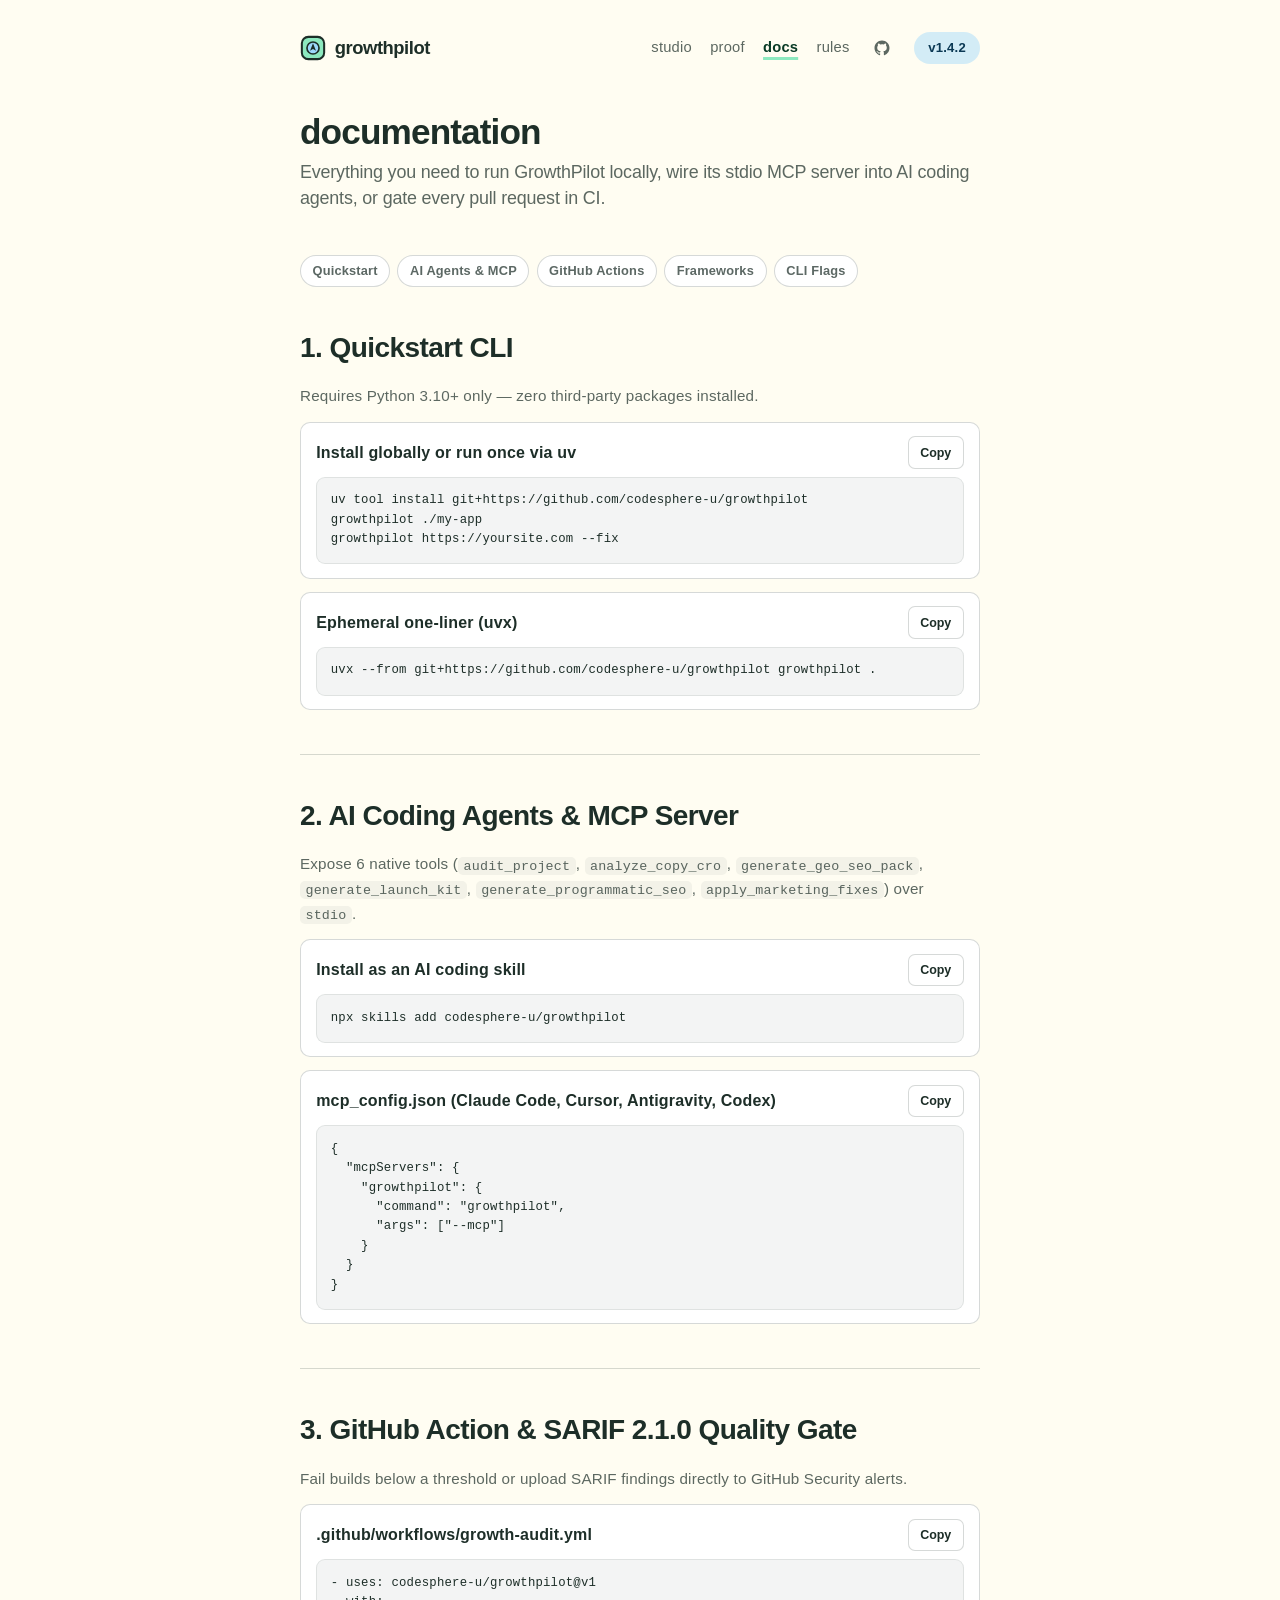
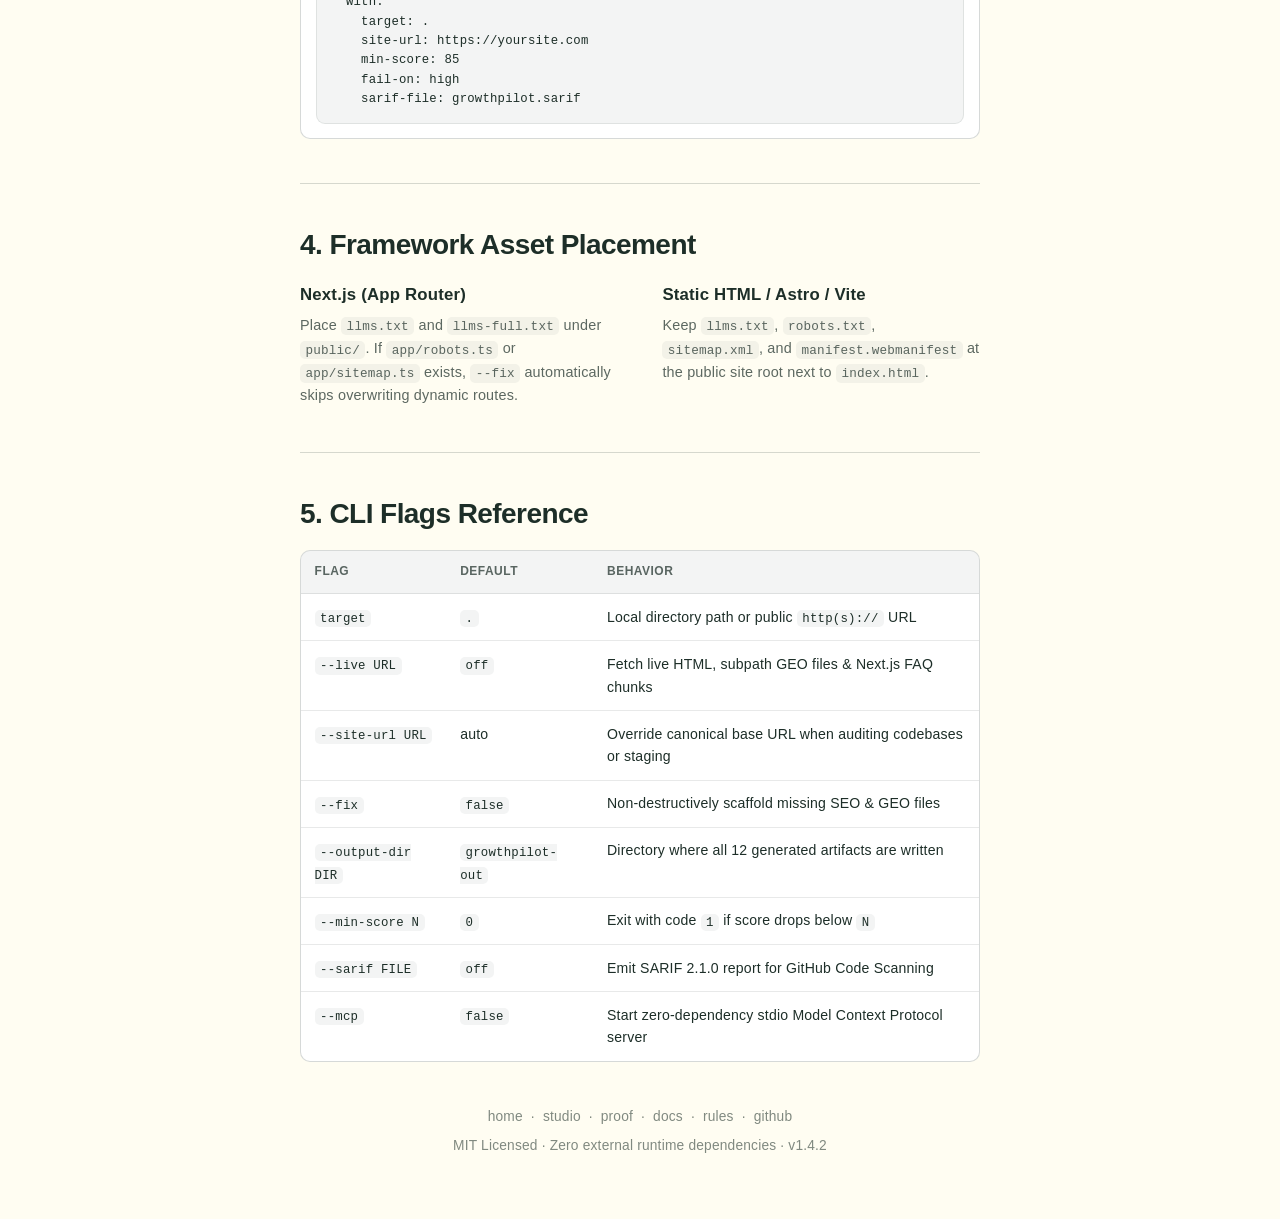
==== website/docs.html @ acdf0f04 "feat(website): split into multi-page editorial architecture with mint & sky palette (v1.4.2)" ====
<!doctype html>
<html lang="en">
  <head>
    <meta charset="utf-8" />
    <meta name="viewport" content="width=device-width, initial-scale=1.0" />
    <title>GrowthPilot — Documentation, CLI &amp; MCP Guide</title>
    <meta
      name="description"
      content="Install GrowthPilot via uv, Claude Code, Cursor or GitHub Actions. Complete CLI flags, MCP tool schemas, framework placement &amp; SARIF CI guide."
    />
    <meta name="robots" content="index, follow" />
    <meta name="theme-color" content="#fffdf2" />
    <link rel="canonical" href="https://codesphere-u.github.io/growthpilot/docs.html" />
    <link rel="icon" type="image/svg+xml" href="./favicon.svg" />
    <link rel="manifest" href="./manifest.webmanifest" />

    <meta property="og:type" content="website" />
    <meta property="og:url" content="https://codesphere-u.github.io/growthpilot/docs.html" />
    <meta property="og:title" content="GrowthPilot — Documentation, CLI &amp; MCP Guide" />
    <meta
      property="og:description"
      content="Quickstart installation, MCP server setup, GitHub Actions SARIF CI gates, framework asset guides, and full CLI flag reference."
    />
    <meta property="og:image" content="https://codesphere-u.github.io/growthpilot/og-image.svg" />
    <meta name="twitter:card" content="summary_large_image" />
    <meta name="twitter:title" content="GrowthPilot — Documentation, CLI &amp; MCP Guide" />
    <meta
      name="twitter:description"
      content="Run GrowthPilot locally, connect it via stdio MCP to coding agents, or gate every pull request in GitHub Actions."
    />
    <meta name="twitter:image" content="https://codesphere-u.github.io/growthpilot/og-image.svg" />

    <link rel="stylesheet" href="./styles.css" />
  </head>
  <body>
    <div class="page-col">
      <header class="site-header">
        <a class="brand-link" href="./" aria-label="GrowthPilot home">
          <svg width="26" height="26" viewBox="0 0 28 28" fill="none" aria-hidden="true">
            <rect x="2" y="2" width="24" height="24" rx="7" fill="#8ce9bf" stroke="#1d2e28" stroke-width="2.2" />
            <circle cx="14" cy="14" r="6.5" fill="#9dd8fb" stroke="#1d2e28" stroke-width="1.8" />
            <path d="M14 9L17.2 17L14 15.2L10.8 17L14 9Z" fill="#1d2e28" />
          </svg>
          <span>growthpilot</span>
        </a>

        <nav class="header-nav" aria-label="Primary navigation">
          <a href="./studio.html">studio</a>
          <a href="./proof.html">proof</a>
          <a class="active" href="./docs.html" aria-current="page">docs</a>
          <a href="./rules.html">rules</a>
          <a
            class="icon-link"
            href="https://github.com/codesphere-u/growthpilot"
            target="_blank"
            rel="noopener noreferrer"
            aria-label="GrowthPilot on GitHub"
          >
            <svg width="18" height="18" viewBox="0 0 24 24" fill="currentColor" aria-hidden="true">
              <path
                d="M12 2C6.477 2 2 6.484 2 12.017c0 4.425 2.865 8.18 6.839 9.504.5.092.682-.217.682-.483 0-.237-.008-.868-.013-1.703-2.782.605-3.369-1.343-3.369-1.343-.454-1.158-1.11-1.466-1.11-1.466-.908-.62.069-.608.069-.608 1.003.07 1.53 1.032 1.53 1.032.892 1.53 2.341 1.088 2.91.832.092-.647.35-1.088.636-1.338-2.22-.253-4.555-1.113-4.555-4.951 0-1.093.39-1.988 1.029-2.688-.103-.253-.446-1.272.098-2.65 0 0 .84-.27 2.75 1.026A9.564 9.564 0 0112 6.844c.85.004 1.705.115 2.504.337 1.909-1.296 2.747-1.027 2.747-1.027.546 1.379.202 2.398.1 2.651.64.7 1.028 1.595 1.028 2.688 0 3.848-2.339 4.695-4.566 4.943.359.309.678.92.678 1.855 0 1.338-.012 2.419-.012 2.747 0 .268.18.58.688.482A10.019 10.019 0 0022 12.017C22 6.484 17.522 2 12 2z"
              />
            </svg>
          </a>
          <a
            class="nav-pill"
            href="https://github.com/codesphere-u/growthpilot/releases"
            target="_blank"
            rel="noopener noreferrer"
          >
            v1.4.2
          </a>
        </nav>
      </header>

      <main>
        <section class="page-hero" aria-labelledby="docs-page-title">
          <h1 id="docs-page-title">documentation</h1>
          <p class="hero-sub">
            Everything you need to run GrowthPilot locally, wire its stdio MCP server into AI coding agents, or gate every pull request in CI.
          </p>
        </section>

        <nav class="docs-nav-pills" aria-label="Documentation sections">
          <a href="#quickstart">Quickstart</a>
          <a href="#agents">AI Agents &amp; MCP</a>
          <a href="#ci">GitHub Actions</a>
          <a href="#frameworks">Frameworks</a>
          <a href="#flags">CLI Flags</a>
        </nav>

        <section id="quickstart" class="doc-section" aria-labelledby="qs-title">
          <h2 id="qs-title" class="sec-title">1. Quickstart CLI</h2>
          <p class="sec-sub" style="margin-bottom: 0;">Requires Python 3.10+ only — zero third-party packages installed.</p>

          <div class="cmd-card">
            <div class="toolbar-between">
              <strong>Install globally or run once via uv</strong>
              <button
                type="button"
                class="action-mini"
                data-copy="uv tool install git+https://github.com/codesphere-u/growthpilot"
              >
                Copy
              </button>
            </div>
            <pre class="code-block">uv tool install git+https://github.com/codesphere-u/growthpilot
growthpilot ./my-app
growthpilot https://yoursite.com --fix</pre>
          </div>

          <div class="cmd-card">
            <div class="toolbar-between">
              <strong>Ephemeral one-liner (uvx)</strong>
              <button
                type="button"
                class="action-mini"
                data-copy="uvx --from git+https://github.com/codesphere-u/growthpilot growthpilot ."
              >
                Copy
              </button>
            </div>
            <pre class="code-block">uvx --from git+https://github.com/codesphere-u/growthpilot growthpilot .</pre>
          </div>
        </section>

        <hr class="hairline" />

        <section id="agents" class="doc-section" aria-labelledby="agents-title">
          <h2 id="agents-title" class="sec-title">2. AI Coding Agents &amp; MCP Server</h2>
          <p class="sec-sub" style="margin-bottom: 0;">
            Expose 6 native tools (<code>audit_project</code>, <code>analyze_copy_cro</code>, <code>generate_geo_seo_pack</code>, <code>generate_launch_kit</code>, <code>generate_programmatic_seo</code>, <code>apply_marketing_fixes</code>) over <code>stdio</code>.
          </p>

          <div class="cmd-card">
            <div class="toolbar-between">
              <strong>Install as an AI coding skill</strong>
              <button type="button" class="action-mini" data-copy="npx skills add codesphere-u/growthpilot">Copy</button>
            </div>
            <pre class="code-block">npx skills add codesphere-u/growthpilot</pre>
          </div>

          <div class="cmd-card">
            <div class="toolbar-between">
              <strong>mcp_config.json (Claude Code, Cursor, Antigravity, Codex)</strong>
              <button
                type="button"
                class="action-mini"
                data-copy='{"mcpServers":{"growthpilot":{"command":"growthpilot","args":["--mcp"]}}}'
              >
                Copy
              </button>
            </div>
            <pre class="code-block">{
  "mcpServers": {
    "growthpilot": {
      "command": "growthpilot",
      "args": ["--mcp"]
    }
  }
}</pre>
          </div>
        </section>

        <hr class="hairline" />

        <section id="ci" class="doc-section" aria-labelledby="ci-title">
          <h2 id="ci-title" class="sec-title">3. GitHub Action &amp; SARIF 2.1.0 Quality Gate</h2>
          <p class="sec-sub" style="margin-bottom: 0;">
            Fail builds below a threshold or upload SARIF findings directly to GitHub Security alerts.
          </p>

          <div class="cmd-card">
            <div class="toolbar-between">
              <strong>.github/workflows/growth-audit.yml</strong>
              <button
                type="button"
                class="action-mini"
                data-copy="uses: codesphere-u/growthpilot@v1&#10;with:&#10;  target: .&#10;  min-score: 85&#10;  sarif-file: growthpilot.sarif"
              >
                Copy
              </button>
            </div>
            <pre class="code-block">- uses: codesphere-u/growthpilot@v1
  with:
    target: .
    site-url: https://yoursite.com
    min-score: 85
    fail-on: high
    sarif-file: growthpilot.sarif</pre>
          </div>
        </section>

        <hr class="hairline" />

        <section id="frameworks" class="doc-section" aria-labelledby="fw-title">
          <h2 id="fw-title" class="sec-title">4. Framework Asset Placement</h2>
          <div class="editorial-grid">
            <div>
              <h3 style="margin: 0 0 0.35rem; font-size: 1.05rem;">Next.js (App Router)</h3>
              <p style="margin: 0; font-size: 0.9rem; color: var(--text-70);">
                Place <code>llms.txt</code> and <code>llms-full.txt</code> under <code>public/</code>. If <code>app/robots.ts</code> or <code>app/sitemap.ts</code> exists, <code>--fix</code> automatically skips overwriting dynamic routes.
              </p>
            </div>
            <div>
              <h3 style="margin: 0 0 0.35rem; font-size: 1.05rem;">Static HTML / Astro / Vite</h3>
              <p style="margin: 0; font-size: 0.9rem; color: var(--text-70);">
                Keep <code>llms.txt</code>, <code>robots.txt</code>, <code>sitemap.xml</code>, and <code>manifest.webmanifest</code> at the public site root next to <code>index.html</code>.
              </p>
            </div>
          </div>
        </section>

        <hr class="hairline" />

        <section id="flags" class="doc-section" aria-labelledby="flags-title">
          <h2 id="flags-title" class="sec-title">5. CLI Flags Reference</h2>
          <div class="table-scroll">
            <table>
              <thead>
                <tr>
                  <th>Flag</th>
                  <th>Default</th>
                  <th>Behavior</th>
                </tr>
              </thead>
              <tbody>
                <tr>
                  <td><code>target</code></td>
                  <td><code>.</code></td>
                  <td>Local directory path or public <code>http(s)://</code> URL</td>
                </tr>
                <tr>
                  <td><code>--live URL</code></td>
                  <td><code>off</code></td>
                  <td>Fetch live HTML, subpath GEO files &amp; Next.js FAQ chunks</td>
                </tr>
                <tr>
                  <td><code>--site-url URL</code></td>
                  <td>auto</td>
                  <td>Override canonical base URL when auditing codebases or staging</td>
                </tr>
                <tr>
                  <td><code>--fix</code></td>
                  <td><code>false</code></td>
                  <td>Non-destructively scaffold missing SEO &amp; GEO files</td>
                </tr>
                <tr>
                  <td><code>--output-dir DIR</code></td>
                  <td><code>growthpilot-out</code></td>
                  <td>Directory where all 12 generated artifacts are written</td>
                </tr>
                <tr>
                  <td><code>--min-score N</code></td>
                  <td><code>0</code></td>
                  <td>Exit with code <code>1</code> if score drops below <code>N</code></td>
                </tr>
                <tr>
                  <td><code>--sarif FILE</code></td>
                  <td><code>off</code></td>
                  <td>Emit SARIF 2.1.0 report for GitHub Code Scanning</td>
                </tr>
                <tr>
                  <td><code>--mcp</code></td>
                  <td><code>false</code></td>
                  <td>Start zero-dependency stdio Model Context Protocol server</td>
                </tr>
              </tbody>
            </table>
          </div>
        </section>
      </main>

      <footer class="site-footer">
        <div class="footer-links">
          <a href="./">home</a>
          <span>·</span>
          <a href="./studio.html">studio</a>
          <span>·</span>
          <a href="./proof.html">proof</a>
          <span>·</span>
          <a href="./docs.html">docs</a>
          <span>·</span>
          <a href="./rules.html">rules</a>
          <span>·</span>
          <a href="https://github.com/codesphere-u/growthpilot" target="_blank" rel="noopener noreferrer">github</a>
        </div>
        <div>MIT Licensed · Zero external runtime dependencies · v1.4.2</div>
      </footer>
    </div>

    <div class="toast" id="toast" role="status" aria-live="polite"></div>
    <script src="./app.js" defer></script>
  </body>
</html>
---- website/styles.css ----
/* GrowthPilot — Handy-Inspired Warm Editorial Light Theme (Mint Green & Sky Blue) */
:root {
  --bg: #fffdf2;
  --text: #1d2e28;
  --text-70: rgba(29, 46, 40, 0.72);
  --text-55: rgba(29, 46, 40, 0.56);
  --rule: rgba(29, 46, 40, 0.18);
  --rule-soft: rgba(29, 46, 40, 0.1);
  --tint-2: rgba(29, 46, 40, 0.025);
  --tint-5: rgba(29, 46, 40, 0.05);
  --tint-8: rgba(29, 46, 40, 0.09);

  --accent: #8ce9bf;
  --accent-hover: #72e0af;
  --accent-light: #d6f9e8;
  --accent-50: rgba(140, 233, 191, 0.45);
  --accent-dark: #093b26;

  --sky: #9dd8fb;
  --sky-hover: #7ecbf8;
  --sky-light: #e0f3fe;
  --sky-50: rgba(157, 216, 251, 0.45);
  --sky-dark: #0b3954;

  --pass-bg: rgba(16, 185, 129, 0.15);
  --pass-ink: #065f46;
  --warn-bg: rgba(14, 165, 233, 0.14);
  --warn-ink: #075985;
  --bad-bg: rgba(220, 38, 38, 0.11);
  --bad-ink: #991b1b;

  --white: #ffffff;
  --radius-xl: 14px;
  --radius-lg: 10px;
  --radius-md: 8px;

  --font-sans: -apple-system, BlinkMacSystemFont, "Segoe UI", Roboto, Oxygen, Ubuntu, Cantarell, sans-serif;
  --font-mono: ui-monospace, SFMono-Regular, Menlo, Monaco, Consolas, monospace;
}

*,
*::before,
*::after {
  box-sizing: border-box;
}

html {
  max-width: 100%;
  overflow-x: clip;
  scroll-behavior: smooth;
}

body {
  margin: 0;
  background: var(--bg);
  color: var(--text);
  font-family: var(--font-sans);
  font-size: 1rem;
  font-weight: 400;
  line-height: 1.62;
  letter-spacing: 0.012rem;
  -webkit-font-smoothing: antialiased;
  overflow-x: clip;
}

a {
  color: inherit;
  text-decoration: none;
}

button,
input,
select,
textarea {
  font: inherit;
  color: inherit;
}

code {
  font-family: var(--font-mono);
  font-size: 0.88em;
  background: var(--tint-5);
  padding: 0.1rem 0.34rem;
  border-radius: 5px;
}

:focus-visible {
  outline: 2px solid var(--sky-dark);
  outline-offset: 2px;
}

.page-col {
  width: min(680px, 100% - 2rem);
  margin-inline: auto;
  display: flex;
  flex-direction: column;
  gap: 2.75rem;
  padding-bottom: 4rem;
}

.page-col > main {
  display: flex;
  flex-direction: column;
  gap: 2.75rem;
  min-width: 0;
  width: 100%;
}

.page-col > main > * {
  min-width: 0;
  max-width: 100%;
}

.hairline {
  width: 100%;
  height: 1px;
  background: var(--rule);
  border: 0;
  margin: 0;
}

/* Header */
.site-header {
  width: 100%;
  display: flex;
  align-items: center;
  justify-content: space-between;
  gap: 1rem;
  padding-top: 2rem;
}

.brand-link {
  display: inline-flex;
  align-items: center;
  gap: 0.55rem;
  font-weight: 800;
  font-size: 1.15rem;
  letter-spacing: -0.025em;
  white-space: nowrap;
}

.brand-wordmark {
  display: inline-flex;
  align-items: center;
  gap: 0.45rem;
}

.header-nav {
  display: flex;
  align-items: center;
  gap: 1.15rem;
  font-size: 0.92rem;
  font-weight: 500;
  color: var(--text-70);
}

.header-nav a:not(.nav-pill):hover {
  color: var(--text);
}

.header-nav a.active {
  color: var(--accent-dark);
  font-weight: 700;
  text-decoration: underline;
  text-decoration-color: var(--accent);
  text-decoration-thickness: 2.5px;
  text-underline-offset: 5px;
}

.icon-link {
  display: inline-flex;
  align-items: center;
  justify-content: center;
  width: 28px;
  height: 28px;
  border-radius: 999px;
  color: var(--text-70);
}

.icon-link:hover {
  background: var(--sky-light);
  color: var(--sky-dark);
}

.nav-pill {
  background: var(--sky-50);
  color: var(--sky-dark);
  padding: 0.34rem 0.88rem;
  border-radius: 999px;
  font-size: 0.82rem;
  font-weight: 700;
  transition: background 0.15s ease;
  white-space: nowrap;
}

.nav-pill:hover {
  background: var(--sky);
}

/* Hero Duo & Subpage Hero */
.hero-duo {
  display: flex;
  align-items: center;
  gap: 1.85rem;
  padding-top: 0.45rem;
}

.mascot-wrap {
  flex: 0 0 136px;
  width: 136px;
  height: 136px;
}

.mascot-wrap svg {
  width: 100%;
  height: 100%;
  display: block;
}

.hero-copy {
  min-width: 0;
  flex: 1 1 auto;
}

.hero-copy h1 {
  margin: 0 0 0.45rem;
  font-size: 2.35rem;
  font-weight: 700;
  line-height: 1.14;
  letter-spacing: -0.025em;
  color: var(--text);
}

.hero-sub {
  margin: 0;
  font-size: 1.24rem;
  font-weight: 500;
  line-height: 1.42;
  letter-spacing: -0.01em;
  color: var(--text-70);
}

.page-hero {
  display: flex;
  flex-direction: column;
  gap: 0.45rem;
  padding-top: 0.25rem;
}

.page-hero h1 {
  margin: 0;
  font-size: 2.2rem;
  font-weight: 700;
  line-height: 1.16;
  letter-spacing: -0.025em;
  color: var(--text);
}

.page-hero .hero-sub {
  font-size: 1.12rem;
}

/* Split CTA + Floating White Popover */
.cta-area {
  position: relative;
  display: flex;
  flex-direction: column;
  align-items: center;
  gap: 0.72rem;
}

.split-btn-group {
  display: inline-flex;
  align-items: stretch;
  max-width: 100%;
  box-shadow: 0 4px 14px rgba(9, 59, 38, 0.08);
  border-radius: 11px;
}

.split-main {
  border: 1px solid rgba(9, 59, 38, 0.14);
  border-right: 0;
  background: var(--accent);
  color: var(--accent-dark);
  padding: 0.72rem 1.55rem;
  border-radius: 11px 0 0 11px;
  cursor: pointer;
  text-align: center;
  transition: background 0.15s ease;
}

.split-main:hover,
.split-caret:hover {
  background: var(--accent-hover);
}

.split-main strong {
  display: block;
  font-size: 1.04rem;
  font-weight: 700;
  line-height: 1.2;
}

.split-main span {
  display: block;
  font-size: 0.74rem;
  font-weight: 600;
  opacity: 0.78;
  margin-top: 0.16rem;
}

.split-caret {
  border: 1px solid rgba(9, 59, 38, 0.14);
  border-left: 1px solid rgba(9, 59, 38, 0.18);
  background: var(--accent);
  color: var(--accent-dark);
  padding: 0 0.92rem;
  border-radius: 0 11px 11px 0;
  cursor: pointer;
  display: inline-flex;
  align-items: center;
  transition: background 0.15s ease;
}

.cmd-caption {
  font-family: var(--font-mono);
  font-size: 0.77rem;
  color: var(--text-70);
  background: var(--tint-5);
  border: 1px solid var(--tint-8);
  padding: 0.36rem 0.75rem;
  border-radius: 8px;
  max-width: 100%;
  overflow-wrap: anywhere;
  text-align: center;
}

.cta-popover {
  display: none;
  position: absolute;
  top: calc(100% - 1.5rem);
  left: 50%;
  transform: translateX(-50%);
  width: min(340px, calc(100vw - 2rem));
  z-index: 30;
  background: var(--white);
  border: 1px solid var(--rule);
  border-radius: 12px;
  padding: 0.85rem;
  box-shadow: 0 12px 28px rgba(29, 46, 40, 0.12);
}

.cta-popover.open {
  display: block;
}

.pop-tabs {
  display: flex;
  gap: 0.35rem;
  border-bottom: 1px solid var(--rule-soft);
  padding-bottom: 0.5rem;
  margin-bottom: 0.7rem;
  flex-wrap: wrap;
}

.pop-tab {
  border: none;
  background: transparent;
  padding: 0.25rem 0.5rem;
  font-size: 0.78rem;
  font-weight: 600;
  color: var(--text-55);
  cursor: pointer;
  border-bottom: 2px solid transparent;
}

.pop-tab.active {
  color: var(--sky-dark);
  border-bottom-color: var(--sky-dark);
}

.pop-cmd {
  display: flex;
  align-items: center;
  justify-content: space-between;
  gap: 0.5rem;
  background: var(--tint-5);
  border: 1px solid var(--tint-8);
  border-radius: 8px;
  padding: 0.55rem 0.65rem;
  font-family: var(--font-mono);
  font-size: 0.76rem;
}

.pop-cmd code {
  overflow-wrap: anywhere;
  white-space: pre-wrap;
  background: transparent;
  padding: 0;
}

/* Homepage Product Preview Frame (Handy video-frame counterpart) */
.preview-frame {
  background: var(--white);
  border: 1px solid var(--rule);
  border-radius: var(--radius-xl);
  width: 100%;
  min-width: 0;
  overflow: hidden;
  box-shadow: 0 12px 32px rgba(29, 46, 40, 0.06);
}

.frame-bar {
  display: flex;
  flex-wrap: wrap;
  align-items: center;
  justify-content: space-between;
  gap: 0.65rem;
  padding: 0.68rem 0.95rem;
  background: rgba(29, 46, 40, 0.035);
  border-bottom: 1px solid var(--rule-soft);
}

.dots {
  display: inline-flex;
  gap: 6px;
}

.dots span {
  width: 10px;
  height: 10px;
  border-radius: 999px;
  background: rgba(29, 46, 40, 0.16);
}

.dots span:nth-child(1) { background: rgba(140, 233, 191, 0.9); }
.dots span:nth-child(2) { background: rgba(157, 216, 251, 0.95); }
.dots span:nth-child(3) { background: rgba(29, 46, 40, 0.22); }

.frame-tabs {
  display: flex;
  flex-wrap: wrap;
  gap: 0.35rem;
}

.frame-tab {
  border: 1px solid transparent;
  background: transparent;
  color: var(--text-70);
  padding: 0.32rem 0.68rem;
  border-radius: 8px;
  font-size: 0.8rem;
  font-weight: 600;
  cursor: pointer;
}

.frame-tab:hover {
  background: var(--tint-5);
}

.frame-tab.active {
  background: var(--sky-light);
  color: var(--sky-dark);
  border-color: rgba(11, 57, 84, 0.12);
}

.frame-open-link {
  font-size: 0.8rem;
  font-weight: 700;
  color: var(--accent-dark);
  background: var(--accent-light);
  padding: 0.28rem 0.68rem;
  border-radius: 999px;
  white-space: nowrap;
}

.frame-open-link:hover {
  background: var(--accent);
}

.preview-body {
  padding: 1rem 1.15rem;
}

.preview-foot {
  display: flex;
  flex-wrap: wrap;
  align-items: center;
  justify-content: space-between;
  gap: 0.5rem;
  padding: 0.65rem 1.15rem;
  background: var(--tint-2);
  border-top: 1px solid var(--rule-soft);
  font-size: 0.8rem;
  color: var(--text-70);
}

.preview-foot-links {
  display: inline-flex;
  align-items: center;
  gap: 0.85rem;
  font-weight: 600;
  color: var(--sky-dark);
}

.preview-foot-links a:hover {
  text-decoration: underline;
}

/* Studio Frame (studio.html) */
.studio-frame {
  background: var(--white);
  border: 1px solid var(--rule);
  border-radius: var(--radius-xl);
  width: 100%;
  min-width: 0;
  overflow: hidden;
  box-shadow: 0 12px 34px rgba(29, 46, 40, 0.06);
}

.studio-panel {
  display: none;
  padding: 1.2rem;
  min-width: 0;
}

.studio-panel.active {
  display: block;
}

.form-row-2 {
  display: grid;
  grid-template-columns: repeat(2, minmax(0, 1fr));
  gap: 0.75rem;
  margin-bottom: 0.85rem;
}

.field label {
  display: block;
  font-size: 0.75rem;
  font-weight: 600;
  color: var(--text-70);
  margin-bottom: 0.3rem;
}

.input,
.select,
.textarea {
  width: 100%;
  padding: 0.56rem 0.74rem;
  border-radius: 8px;
  border: 1px solid var(--rule);
  background: #fffefa;
  color: var(--text);
  font-size: 0.88rem;
}

.textarea {
  min-height: 88px;
  resize: vertical;
}

.preset-pills {
  display: flex;
  flex-wrap: wrap;
  gap: 0.4rem;
}

.chip-btn {
  border: 1px solid var(--rule);
  background: var(--bg);
  color: var(--text-70);
  padding: 0.28rem 0.65rem;
  border-radius: 999px;
  font-size: 0.76rem;
  font-weight: 600;
  cursor: pointer;
}

.chip-btn:hover {
  border-color: var(--sky-dark);
  color: var(--text);
}

.chip-btn.active {
  background: var(--accent);
  border-color: rgba(9, 59, 38, 0.2);
  color: var(--accent-dark);
}

.score-row {
  display: grid;
  grid-template-columns: repeat(5, minmax(0, 1fr));
  gap: 0.55rem;
  margin: 0.9rem 0;
}

.score-cell {
  background: var(--tint-2);
  border: 1px solid var(--rule-soft);
  border-radius: 9px;
  padding: 0.55rem 0.65rem;
  text-align: center;
}

.score-cell small,
.score-cell span {
  display: block;
  font-size: 0.68rem;
  font-weight: 700;
  color: var(--text-55);
  text-transform: uppercase;
  margin-bottom: 0.15rem;
}

.score-cell strong {
  display: block;
  font-size: 1.06rem;
  font-weight: 700;
}

.diag-note {
  font-size: 0.84rem;
  color: var(--text-70);
  background: var(--sky-light);
  border: 1px solid rgba(11, 57, 84, 0.12);
  border-radius: 8px;
  padding: 0.55rem 0.75rem;
  margin: 0 0 0.85rem;
}

.rw-list {
  display: grid;
  gap: 0.55rem;
}

.rw-item {
  border-left: 3px solid var(--accent-hover);
  padding: 0.3rem 0 0.3rem 0.75rem;
}

.rw-item small,
.rw-item span {
  display: block;
  font-family: var(--font-mono);
  font-size: 0.7rem;
  font-weight: 700;
  color: var(--accent-dark);
}

.rw-item p {
  margin: 0.12rem 0 0;
  font-size: 0.86rem;
  color: var(--text-70);
}

.code-block {
  margin: 0;
  background: var(--tint-5);
  border: 1px solid var(--tint-8);
  border-radius: 9px;
  padding: 0.85rem;
  font-family: var(--font-mono);
  font-size: 0.77rem;
  line-height: 1.58;
  overflow-x: auto;
  max-width: 100%;
  width: 100%;
  min-width: 0;
  max-height: 310px;
  white-space: pre-wrap;
  word-break: break-word;
  color: var(--text);
}

.toolbar-between {
  display: flex;
  flex-wrap: wrap;
  justify-content: space-between;
  align-items: center;
  gap: 0.55rem;
}

.action-mini {
  border: 1px solid var(--rule);
  background: var(--white);
  color: var(--text);
  padding: 0.32rem 0.72rem;
  border-radius: 7px;
  font-size: 0.78rem;
  font-weight: 600;
  cursor: pointer;
}

.action-mini:hover {
  background: var(--sky-light);
  color: var(--sky-dark);
  border-color: var(--sky);
}

/* Open Editorial 2x2 Feature Grid */
.editorial-grid {
  display: grid;
  grid-template-columns: repeat(2, minmax(0, 1fr));
  gap: 2.2rem 2.8rem;
}

.editorial-grid h2 {
  margin: 0 0 0.45rem;
  font-size: 1.75rem;
  font-weight: 700;
  line-height: 1.24;
  letter-spacing: -0.02em;
}

.editorial-grid p {
  margin: 0;
  color: var(--text-70);
  font-size: 0.97rem;
}

/* Homepage Centered Ecosystem / Works Everywhere Block */
.ecosystem-section {
  display: flex;
  flex-direction: column;
  align-items: center;
  text-align: center;
  gap: 1rem;
}

.ecosystem-section h2 {
  margin: 0;
  font-size: 1.9rem;
  font-weight: 700;
  letter-spacing: -0.02em;
}

.ecosystem-sub {
  margin: 0;
  max-width: 520px;
  font-style: italic;
  font-size: 0.95rem;
  color: var(--text-70);
}

.eco-badges {
  display: flex;
  flex-wrap: wrap;
  justify-content: center;
  gap: 1.15rem;
  margin: 0.35rem 0;
}

.eco-item {
  display: flex;
  flex-direction: column;
  align-items: center;
  gap: 0.35rem;
  font-size: 0.78rem;
  font-weight: 600;
  color: var(--text-70);
}

.eco-circle {
  width: 54px;
  height: 54px;
  border-radius: 999px;
  display: flex;
  align-items: center;
  justify-content: center;
  border: 2px solid var(--text);
  background: var(--sky-light);
  color: var(--sky-dark);
  transition: transform 0.15s ease, background 0.15s ease;
}

.eco-item:nth-child(even) .eco-circle {
  background: var(--accent-light);
  color: var(--accent-dark);
}

.eco-item:hover .eco-circle {
  transform: translateY(-2px);
}

.inline-cta-links {
  margin: 0;
  font-size: 0.94rem;
  color: var(--text-70);
}

.inline-cta-links a {
  font-weight: 700;
  color: var(--sky-dark);
  text-decoration: underline;
  text-decoration-color: var(--sky);
  text-underline-offset: 3px;
}

/* Section Headers */
.sec-title {
  margin: 0 0 0.35rem;
  font-size: 1.75rem;
  font-weight: 700;
  line-height: 1.24;
  letter-spacing: -0.02em;
}

.sec-sub {
  margin: 0 0 1.15rem;
  color: var(--text-70);
  font-size: 0.95rem;
}

/* Pillar Grid & Docs Cards (Subpages) */
.pillar-grid {
  display: grid;
  grid-template-columns: repeat(3, minmax(0, 1fr));
  gap: 0.75rem;
}

.pillar-card {
  background: var(--white);
  border: 1px solid var(--rule);
  border-radius: var(--radius-lg);
  padding: 0.85rem 0.95rem;
}

.pillar-card strong {
  display: block;
  font-size: 0.88rem;
}

.pillar-card span {
  display: inline-block;
  margin-top: 0.2rem;
  font-family: var(--font-mono);
  font-size: 0.75rem;
  font-weight: 700;
  color: var(--sky-dark);
  background: var(--sky-light);
  padding: 0.1rem 0.45rem;
  border-radius: 999px;
}

.docs-nav-pills {
  display: flex;
  flex-wrap: wrap;
  gap: 0.45rem;
}

.docs-nav-pills a {
  border: 1px solid var(--rule);
  background: var(--white);
  color: var(--text-70);
  padding: 0.3rem 0.72rem;
  border-radius: 999px;
  font-size: 0.8rem;
  font-weight: 600;
}

.docs-nav-pills a:hover {
  background: var(--accent-light);
  color: var(--accent-dark);
  border-color: var(--accent);
}

.doc-section {
  display: flex;
  flex-direction: column;
  gap: 0.8rem;
}

.cmd-card {
  background: var(--white);
  border: 1px solid var(--rule);
  border-radius: var(--radius-lg);
  padding: 0.85rem 0.95rem;
  display: flex;
  flex-direction: column;
  gap: 0.5rem;
}

/* Case Study & Tables */
.flat-list {
  list-style: none;
  padding: 0;
  margin: 0.95rem 0 0;
  border-top: 1px solid var(--rule-soft);
}

.flat-list li {
  display: flex;
  align-items: flex-start;
  gap: 0.65rem;
  padding: 0.72rem 0;
  border-bottom: 1px solid var(--rule-soft);
  font-size: 0.92rem;
  color: var(--text-70);
}

.pill {
  display: inline-flex;
  align-items: center;
  flex-shrink: 0;
  white-space: nowrap;
  padding: 0.16rem 0.56rem;
  border-radius: 999px;
  font-family: var(--font-mono);
  font-size: 0.68rem;
  font-weight: 700;
  background: var(--tint-5);
  color: var(--text-70);
}

.pill-good { background: var(--pass-bg); color: var(--pass-ink); }
.pill-warn { background: var(--warn-bg); color: var(--warn-ink); }
.pill-bad { background: var(--bad-bg); color: var(--bad-ink); }
.pill-mint,
.pill-pink { background: var(--accent-light); color: var(--accent-dark); }
.pill-sky { background: var(--sky-light); color: var(--sky-dark); }

.rules-filter {
  display: grid;
  grid-template-columns: 2fr 1fr;
  gap: 0.65rem;
  margin-bottom: 0.9rem;
}

.table-scroll {
  width: 100%;
  max-width: 100%;
  min-width: 0;
  overflow-x: auto;
  -webkit-overflow-scrolling: touch;
  border: 1px solid var(--rule);
  border-radius: var(--radius-lg);
  background: var(--white);
}

table {
  width: 100%;
  border-collapse: collapse;
  font-size: 0.88rem;
}

th,
td {
  padding: 0.72rem 0.85rem;
  text-align: left;
  border-bottom: 1px solid var(--rule-soft);
  vertical-align: top;
}

thead th {
  background: var(--tint-5);
  font-size: 0.75rem;
  font-weight: 700;
  text-transform: uppercase;
  letter-spacing: 0.04em;
  color: var(--text-70);
}

tbody tr:last-child td {
  border-bottom: 0;
}

.col-gp {
  background: rgba(140, 233, 191, 0.18);
}

/* FAQ Accordion */
.faq-stack {
  border-top: 1px solid var(--rule-soft);
}

details.faq-item {
  border-bottom: 1px solid var(--rule-soft);
  padding: 0.92rem 0;
}

details.faq-item summary {
  cursor: pointer;
  list-style: none;
  font-weight: 600;
  font-size: 0.98rem;
  display: flex;
  justify-content: space-between;
  align-items: center;
  gap: 1rem;
}

details.faq-item summary::after {
  content: "+";
  font-family: var(--font-mono);
  color: var(--sky-dark);
  font-weight: 700;
}

details.faq-item[open] summary::after {
  content: "−";
}

details.faq-item p {
  margin: 0.55rem 0 0;
  font-size: 0.93rem;
  color: var(--text-70);
}

/* Footer */
.site-footer {
  text-align: center;
  display: flex;
  flex-direction: column;
  align-items: center;
  gap: 0.45rem;
  font-size: 0.86rem;
  color: var(--text-55);
}

.footer-links {
  display: flex;
  flex-wrap: wrap;
  justify-content: center;
  gap: 0.5rem;
}

.footer-links a:hover {
  color: var(--text);
  text-decoration: underline;
}

/* Toast */
.toast {
  position: fixed;
  left: 50%;
  bottom: 1.25rem;
  transform: translate(-50%, 10px);
  z-index: 50;
  background: var(--text);
  color: var(--bg);
  padding: 0.52rem 1rem;
  border-radius: 999px;
  font-size: 0.84rem;
  font-weight: 600;
  opacity: 0;
  pointer-events: none;
  transition: opacity 0.2s ease, transform 0.2s ease;
}

.toast.visible,
.toast.show {
  opacity: 1;
  transform: translate(-50%, 0);
}

@media (max-width: 640px) {
  .page-col {
    width: calc(100% - 1.5rem);
    gap: 2rem;
  }

  .page-col > main {
    gap: 2rem;
  }

  .site-header {
    padding-top: 1.35rem;
    flex-wrap: wrap;
  }

  .header-nav {
    gap: 0.72rem;
    font-size: 0.84rem;
    flex-wrap: wrap;
  }

  .hero-duo {
    flex-direction: column;
    align-items: flex-start;
    gap: 1rem;
  }

  .mascot-wrap {
    flex: 0 0 96px;
    width: 96px;
    height: 96px;
  }

  .hero-copy h1,
  .page-hero h1 {
    font-size: 1.82rem;
  }

  .hero-sub {
    font-size: 1.04rem;
  }

  .editorial-grid,
  .form-row-2,
  .rules-filter,
  .pillar-grid {
    grid-template-columns: 1fr;
    gap: 1rem;
  }

  .score-row {
    grid-template-columns: repeat(2, minmax(0, 1fr));
  }
}
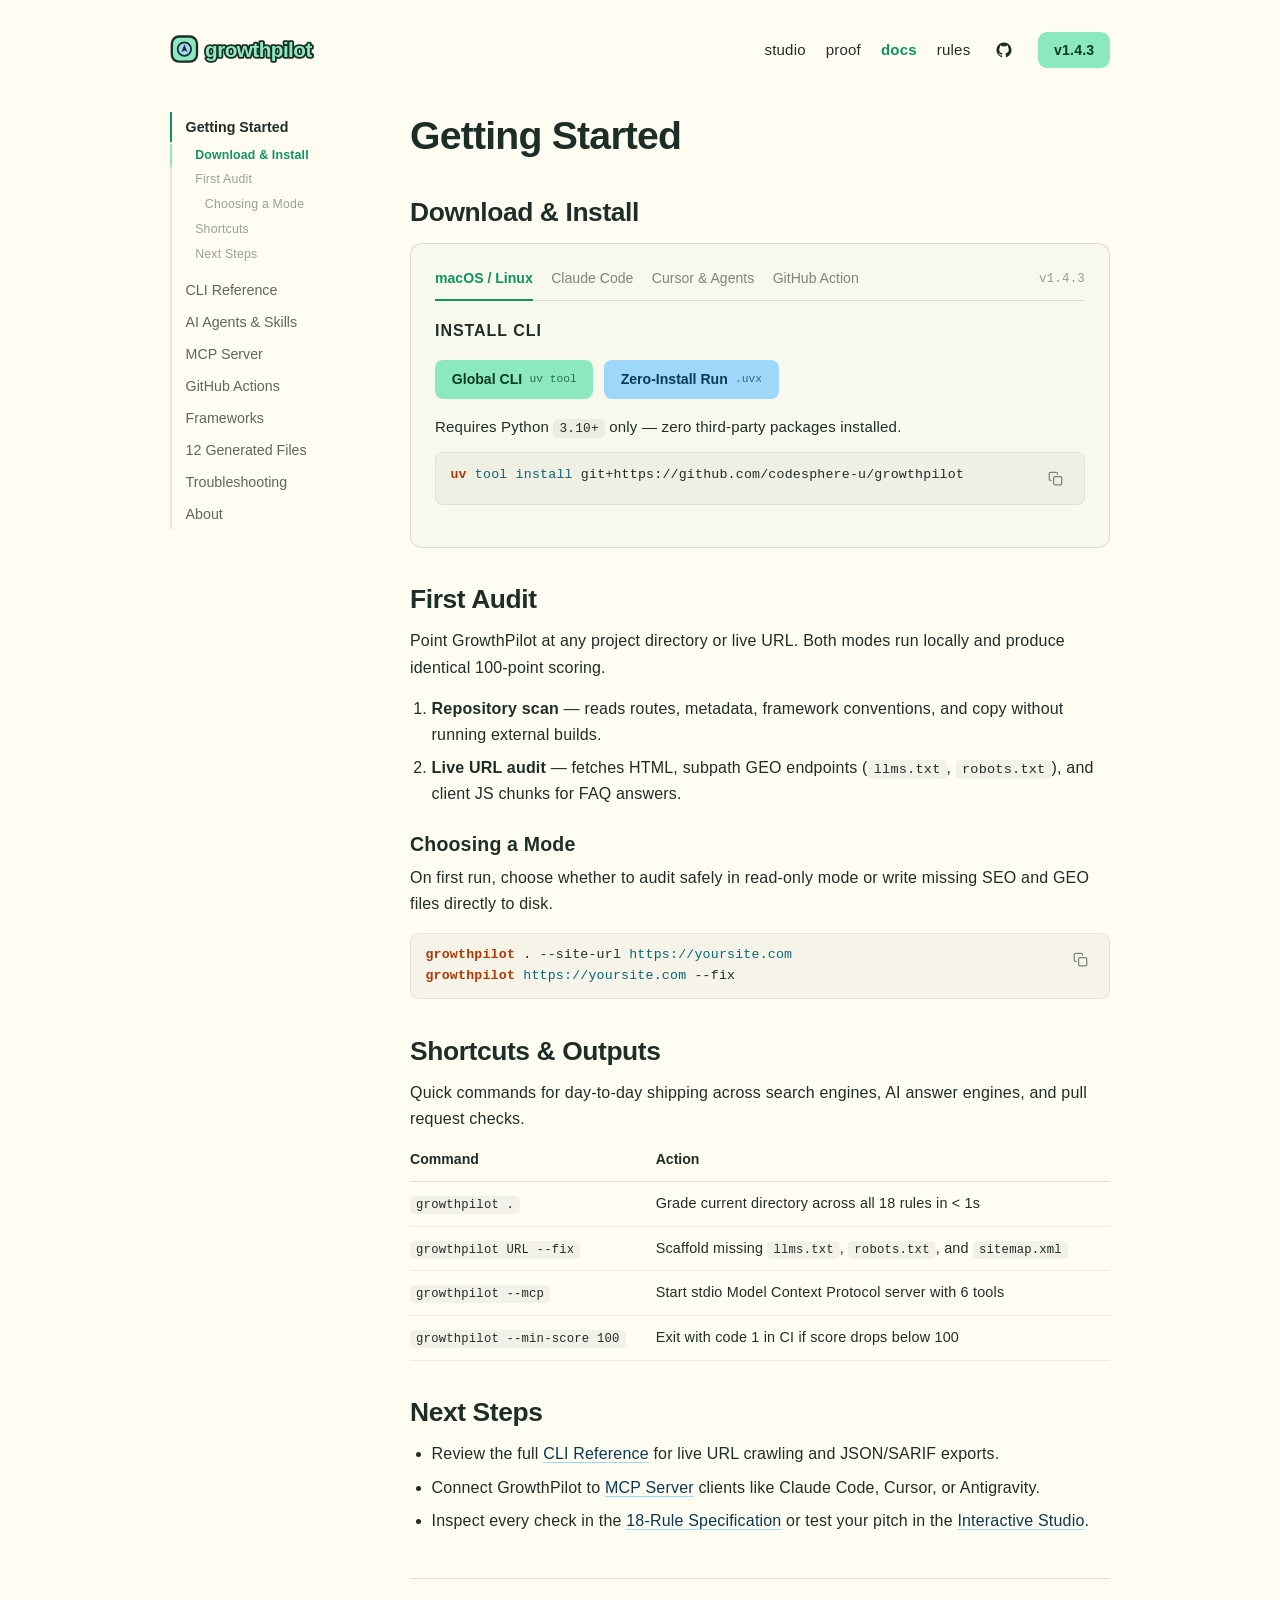
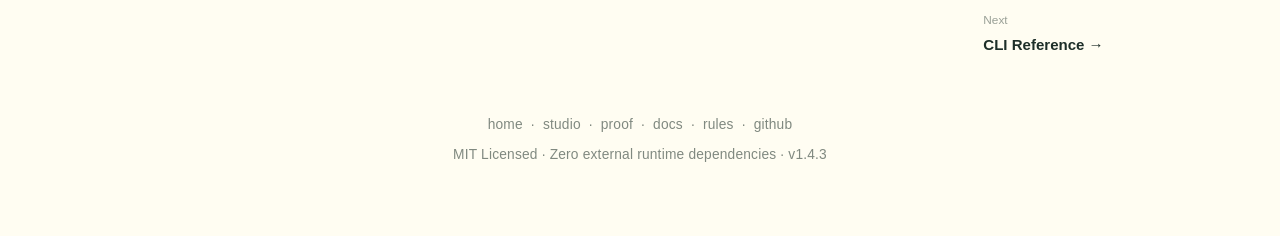
==== commit acf3cef4: "Redesign docs and subpages after handy.computer architecture (v1.4.3)" ====
--- a/website/docs.html
+++ b/website/docs.html
@@ -33,15 +33,29 @@
     <link rel="stylesheet" href="./styles.css" />
   </head>
   <body>
-    <div class="page-col">
+    <div class="page-col page-col-docs">
       <header class="site-header">
         <a class="brand-link" href="./" aria-label="GrowthPilot home">
-          <svg width="26" height="26" viewBox="0 0 28 28" fill="none" aria-hidden="true">
-            <rect x="2" y="2" width="24" height="24" rx="7" fill="#8ce9bf" stroke="#1d2e28" stroke-width="2.2" />
-            <circle cx="14" cy="14" r="6.5" fill="#9dd8fb" stroke="#1d2e28" stroke-width="1.8" />
-            <path d="M14 9L17.2 17L14 15.2L10.8 17L14 9Z" fill="#1d2e28" />
+          <svg class="brand-wordmark-svg" viewBox="0 0 212 40" fill="none" role="img" aria-label="growthpilot">
+            <rect x="2" y="5" width="28" height="28" rx="8" fill="#8ce9bf" stroke="#1d2e28" stroke-width="2.6" />
+            <circle cx="16" cy="19" r="7.5" fill="#9dd8fb" stroke="#1d2e28" stroke-width="2" />
+            <path d="M16 13.5L19.4 22.5L16 20.4L12.6 22.5L16 13.5Z" fill="#1d2e28" />
+            <text
+              x="39"
+              y="28"
+              font-family="-apple-system, BlinkMacSystemFont, 'Segoe UI', Roboto, sans-serif"
+              font-size="23"
+              font-weight="800"
+              letter-spacing="-0.6"
+              fill="#8ce9bf"
+              stroke="#1d2e28"
+              stroke-width="4"
+              stroke-linejoin="round"
+              paint-order="stroke fill"
+            >
+              growthpilot
+            </text>
           </svg>
-          <span>growthpilot</span>
         </a>
 
         <nav class="header-nav" aria-label="Primary navigation">
@@ -68,207 +82,607 @@
             target="_blank"
             rel="noopener noreferrer"
           >
-            v1.4.2
+            v1.4.3
           </a>
         </nav>
       </header>
 
       <main>
-        <section class="page-hero" aria-labelledby="docs-page-title">
-          <h1 id="docs-page-title">documentation</h1>
-          <p class="hero-sub">
-            Everything you need to run GrowthPilot locally, wire its stdio MCP server into AI coding agents, or gate every pull request in CI.
-          </p>
-        </section>
-
-        <nav class="docs-nav-pills" aria-label="Documentation sections">
-          <a href="#quickstart">Quickstart</a>
-          <a href="#agents">AI Agents &amp; MCP</a>
-          <a href="#ci">GitHub Actions</a>
-          <a href="#frameworks">Frameworks</a>
-          <a href="#flags">CLI Flags</a>
-        </nav>
-
-        <section id="quickstart" class="doc-section" aria-labelledby="qs-title">
-          <h2 id="qs-title" class="sec-title">1. Quickstart CLI</h2>
-          <p class="sec-sub" style="margin-bottom: 0;">Requires Python 3.10+ only — zero third-party packages installed.</p>
-
-          <div class="cmd-card">
-            <div class="toolbar-between">
-              <strong>Install globally or run once via uv</strong>
-              <button
-                type="button"
-                class="action-mini"
-                data-copy="uv tool install git+https://github.com/codesphere-u/growthpilot"
-              >
-                Copy
-              </button>
-            </div>
-            <pre class="code-block">uv tool install git+https://github.com/codesphere-u/growthpilot
-growthpilot ./my-app
-growthpilot https://yoursite.com --fix</pre>
-          </div>
-
-          <div class="cmd-card">
-            <div class="toolbar-between">
-              <strong>Ephemeral one-liner (uvx)</strong>
-              <button
-                type="button"
-                class="action-mini"
-                data-copy="uvx --from git+https://github.com/codesphere-u/growthpilot growthpilot ."
-              >
-                Copy
-              </button>
-            </div>
-            <pre class="code-block">uvx --from git+https://github.com/codesphere-u/growthpilot growthpilot .</pre>
-          </div>
-        </section>
-
-        <hr class="hairline" />
-
-        <section id="agents" class="doc-section" aria-labelledby="agents-title">
-          <h2 id="agents-title" class="sec-title">2. AI Coding Agents &amp; MCP Server</h2>
-          <p class="sec-sub" style="margin-bottom: 0;">
-            Expose 6 native tools (<code>audit_project</code>, <code>analyze_copy_cro</code>, <code>generate_geo_seo_pack</code>, <code>generate_launch_kit</code>, <code>generate_programmatic_seo</code>, <code>apply_marketing_fixes</code>) over <code>stdio</code>.
-          </p>
-
-          <div class="cmd-card">
-            <div class="toolbar-between">
-              <strong>Install as an AI coding skill</strong>
-              <button type="button" class="action-mini" data-copy="npx skills add codesphere-u/growthpilot">Copy</button>
-            </div>
-            <pre class="code-block">npx skills add codesphere-u/growthpilot</pre>
-          </div>
-
-          <div class="cmd-card">
-            <div class="toolbar-between">
-              <strong>mcp_config.json (Claude Code, Cursor, Antigravity, Codex)</strong>
-              <button
-                type="button"
-                class="action-mini"
-                data-copy='{"mcpServers":{"growthpilot":{"command":"growthpilot","args":["--mcp"]}}}'
-              >
-                Copy
-              </button>
-            </div>
-            <pre class="code-block">{
-  "mcpServers": {
-    "growthpilot": {
-      "command": "growthpilot",
-      "args": ["--mcp"]
+        <div class="docs-mobile-nav" aria-label="Documentation chapters mobile switcher">
+          <button type="button" class="docs-mobile-chip active" data-doc-target="getting-started">Getting Started</button>
+          <button type="button" class="docs-mobile-chip" data-doc-target="cli">CLI Reference</button>
+          <button type="button" class="docs-mobile-chip" data-doc-target="agents">AI Agents</button>
+          <button type="button" class="docs-mobile-chip" data-doc-target="mcp">MCP Server</button>
+          <button type="button" class="docs-mobile-chip" data-doc-target="ci">GitHub CI</button>
+          <button type="button" class="docs-mobile-chip" data-doc-target="frameworks">Frameworks</button>
+          <button type="button" class="docs-mobile-chip" data-doc-target="artifacts">12 Files</button>
+          <button type="button" class="docs-mobile-chip" data-doc-target="troubleshooting">Troubleshooting</button>
+          <button type="button" class="docs-mobile-chip" data-doc-target="about">About</button>
+        </div>
+
+        <div class="docs-layout">
+          <aside class="docs-sidebar" aria-label="Documentation navigation">
+            <nav>
+              <ul class="docs-rail">
+                <li class="doc-nav-item">
+                  <button type="button" class="doc-nav-link active" data-doc-target="getting-started">Getting Started</button>
+                  <ul class="doc-subrail open" data-subrail="getting-started">
+                    <li><a class="doc-sub-link active" href="#quickstart" data-doc-anchor="getting-started">Download &amp; Install</a></li>
+                    <li><a class="doc-sub-link" href="#first-audit" data-doc-anchor="getting-started">First Audit</a></li>
+                    <li><a class="doc-sub-link sub-h3" href="#choosing-mode" data-doc-anchor="getting-started">Choosing a Mode</a></li>
+                    <li><a class="doc-sub-link" href="#shortcuts" data-doc-anchor="getting-started">Shortcuts</a></li>
+                    <li><a class="doc-sub-link" href="#next-steps" data-doc-anchor="getting-started">Next Steps</a></li>
+                  </ul>
+                </li>
+
+                <li class="doc-nav-item">
+                  <button type="button" class="doc-nav-link" data-doc-target="cli">CLI Reference</button>
+                  <ul class="doc-subrail" data-subrail="cli">
+                    <li><a class="doc-sub-link" href="#cli-targets" data-doc-anchor="cli">1. Target &amp; Live URLs</a></li>
+                    <li><a class="doc-sub-link" href="#cli-gates" data-doc-anchor="cli">2. Quality Gates</a></li>
+                    <li><a class="doc-sub-link" href="#flags" data-doc-anchor="cli">3. All CLI Flags</a></li>
+                  </ul>
+                </li>
+
+                <li class="doc-nav-item">
+                  <button type="button" class="doc-nav-link" data-doc-target="agents">AI Agents &amp; Skills</button>
+                  <ul class="doc-subrail" data-subrail="agents">
+                    <li><a class="doc-sub-link" href="#agents-install" data-doc-anchor="agents">1. Install via npx skills</a></li>
+                    <li><a class="doc-sub-link" href="#agents-claude" data-doc-anchor="agents">2. Claude Code Plugin</a></li>
+                    <li><a class="doc-sub-link" href="#agents-cursor" data-doc-anchor="agents">3. Cursor &amp; Antigravity</a></li>
+                  </ul>
+                </li>
+
+                <li class="doc-nav-item">
+                  <button type="button" class="doc-nav-link" data-doc-target="mcp">MCP Server</button>
+                  <ul class="doc-subrail" data-subrail="mcp">
+                    <li><a class="doc-sub-link" href="#mcp-config" data-doc-anchor="mcp">1. stdio Config</a></li>
+                    <li><a class="doc-sub-link" href="#mcp-tools" data-doc-anchor="mcp">2. 6 Native Tools</a></li>
+                    <li><a class="doc-sub-link" href="#mcp-payloads" data-doc-anchor="mcp">3. Tool Arguments</a></li>
+                  </ul>
+                </li>
+
+                <li class="doc-nav-item">
+                  <button type="button" class="doc-nav-link" data-doc-target="ci">GitHub Actions</button>
+                  <ul class="doc-subrail" data-subrail="ci">
+                    <li><a class="doc-sub-link" href="#ci-workflow" data-doc-anchor="ci">1. PR Quality Gate</a></li>
+                    <li><a class="doc-sub-link" href="#ci-sarif" data-doc-anchor="ci">2. SARIF 2.1.0 Alerts</a></li>
+                    <li><a class="doc-sub-link" href="#ci-inputs" data-doc-anchor="ci">3. Action Inputs</a></li>
+                  </ul>
+                </li>
+
+                <li class="doc-nav-item">
+                  <button type="button" class="doc-nav-link" data-doc-target="frameworks">Frameworks</button>
+                  <ul class="doc-subrail" data-subrail="frameworks">
+                    <li><a class="doc-sub-link" href="#fw-nextjs" data-doc-anchor="frameworks">Next.js App Router</a></li>
+                    <li><a class="doc-sub-link" href="#fw-static" data-doc-anchor="frameworks">Static HTML &amp; Astro</a></li>
+                    <li><a class="doc-sub-link" href="#fw-backend" data-doc-anchor="frameworks">Python &amp; Node APIs</a></li>
+                  </ul>
+                </li>
+
+                <li class="doc-nav-item">
+                  <button type="button" class="doc-nav-link" data-doc-target="artifacts">12 Generated Files</button>
+                  <ul class="doc-subrail" data-subrail="artifacts">
+                    <li><a class="doc-sub-link" href="#art-geo" data-doc-anchor="artifacts">Discovery &amp; GEO</a></li>
+                    <li><a class="doc-sub-link" href="#art-schema" data-doc-anchor="artifacts">Schema &amp; Social</a></li>
+                    <li><a class="doc-sub-link" href="#art-reports" data-doc-anchor="artifacts">Playbooks &amp; Reports</a></li>
+                  </ul>
+                </li>
+
+                <li class="doc-nav-item">
+                  <button type="button" class="doc-nav-link" data-doc-target="troubleshooting">Troubleshooting</button>
+                  <ul class="doc-subrail" data-subrail="troubleshooting">
+                    <li><a class="doc-sub-link" href="#ts-subpath" data-doc-anchor="troubleshooting">Subpath GitHub Pages</a></li>
+                    <li><a class="doc-sub-link" href="#ts-faq" data-doc-anchor="troubleshooting">Next.js Client FAQs</a></li>
+                    <li><a class="doc-sub-link" href="#ts-slop" data-doc-anchor="troubleshooting">Slop Word Flags</a></li>
+                  </ul>
+                </li>
+
+                <li class="doc-nav-item">
+                  <button type="button" class="doc-nav-link" data-doc-target="about">About</button>
+                  <ul class="doc-subrail" data-subrail="about">
+                    <li><a class="doc-sub-link" href="#about-story" data-doc-anchor="about">Origin Story</a></li>
+                    <li><a class="doc-sub-link" href="#about-goals" data-doc-anchor="about">Project Goals</a></li>
+                    <li><a class="doc-sub-link" href="#about-hood" data-doc-anchor="about">Under the Hood</a></li>
+                  </ul>
+                </li>
+              </ul>
+            </nav>
+          </aside>
+
+          <article class="doc-content">
+            <h1 id="doc-chapter-title">Getting Started</h1>
+
+            <!-- Chapter 1: Getting Started -->
+            <section class="doc-chapter" data-chapter="getting-started">
+              <h2 id="quickstart">Download &amp; Install</h2>
+
+              <div class="handy-card" id="install-widget">
+                <div class="handy-tabs-bar">
+                  <div class="handy-tabs" role="tablist" aria-label="Install method">
+                    <button type="button" class="handy-tab active" role="tab" aria-selected="true" data-installtab="uv">macOS / Linux</button>
+                    <button type="button" class="handy-tab" role="tab" aria-selected="false" data-installtab="claude">Claude Code</button>
+                    <button type="button" class="handy-tab" role="tab" aria-selected="false" data-installtab="cursor">Cursor &amp; Agents</button>
+                    <button type="button" class="handy-tab" role="tab" aria-selected="false" data-installtab="ci">GitHub Action</button>
+                  </div>
+                  <span class="version-tag">v1.4.3</span>
+                </div>
+
+                <p class="eyebrow-label" id="install-eyebrow">Install CLI</p>
+                <div class="handy-btn-row" id="install-btn-row">
+                  <button
+                    type="button"
+                    class="handy-pill-btn"
+                    data-copy="uv tool install git+https://github.com/codesphere-u/growthpilot"
+                  >
+                    Global CLI <span>uv tool</span>
+                  </button>
+                  <button
+                    type="button"
+                    class="handy-pill-btn sky"
+                    data-copy="uvx --from git+https://github.com/codesphere-u/growthpilot growthpilot ."
+                  >
+                    Zero-Install Run <span>.uvx</span>
+                  </button>
+                </div>
+
+                <p id="install-helper" style="margin: 0 0 0.55rem; font-size: 0.94rem;">
+                  Requires Python <code>3.10+</code> only — zero third-party packages installed.
+                </p>
+
+                <div class="doc-codeblock">
+                  <pre id="install-cmd-pre"><span class="syn-cmd">uv</span> <span class="syn-arg">tool install</span> git+https://github.com/codesphere-u/growthpilot</pre>
+                  <button
+                    type="button"
+                    class="copy-icon-btn"
+                    id="install-copy-btn"
+                    data-copy="uv tool install git+https://github.com/codesphere-u/growthpilot"
+                    aria-label="Copy install command"
+                  >
+                    <svg width="15" height="15" viewBox="0 0 24 24" fill="none" stroke="currentColor" stroke-width="2" stroke-linecap="round" stroke-linejoin="round" aria-hidden="true">
+                      <rect x="9" y="9" width="13" height="13" rx="2" ry="2" />
+                      <path d="M5 15H4a2 2 0 0 1-2-2V4a2 2 0 0 1 2-2h9a2 2 0 0 1 2 2v1" />
+                    </svg>
+                  </button>
+                </div>
+              </div>
+
+              <h2 id="first-audit">First Audit</h2>
+              <p>Point GrowthPilot at any project directory or live URL. Both modes run locally and produce identical 100-point scoring.</p>
+
+              <ol>
+                <li><strong>Repository scan</strong> — reads routes, metadata, framework conventions, and copy without running external builds.</li>
+                <li><strong>Live URL audit</strong> — fetches HTML, subpath GEO endpoints (<code>llms.txt</code>, <code>robots.txt</code>), and client JS chunks for FAQ answers.</li>
+              </ol>
+
+              <h3 id="choosing-mode">Choosing a Mode</h3>
+              <p>On first run, choose whether to audit safely in read-only mode or write missing SEO and GEO files directly to disk.</p>
+
+              <div class="doc-codeblock">
+                <pre><span class="syn-cmd">growthpilot</span> . --site-url <span class="syn-arg">https://yoursite.com</span>
+<span class="syn-cmd">growthpilot</span> <span class="syn-arg">https://yoursite.com</span> --fix</pre>
+                <button
+                  type="button"
+                  class="copy-icon-btn"
+                  data-copy="growthpilot . --site-url https://yoursite.com&#10;growthpilot https://yoursite.com --fix"
+                  aria-label="Copy first audit commands"
+                >
+                  <svg width="15" height="15" viewBox="0 0 24 24" fill="none" stroke="currentColor" stroke-width="2" stroke-linecap="round" stroke-linejoin="round" aria-hidden="true">
+                    <rect x="9" y="9" width="13" height="13" rx="2" ry="2" />
+                    <path d="M5 15H4a2 2 0 0 1-2-2V4a2 2 0 0 1 2-2h9a2 2 0 0 1 2 2v1" />
+                  </svg>
+                </button>
+              </div>
+
+              <h2 id="shortcuts">Shortcuts &amp; Outputs</h2>
+              <p>Quick commands for day-to-day shipping across search engines, AI answer engines, and pull request checks.</p>
+
+              <div class="doc-table-wrap">
+                <table class="doc-table">
+                  <thead>
+                    <tr>
+                      <th>Command</th>
+                      <th>Action</th>
+                    </tr>
+                  </thead>
+                  <tbody>
+                    <tr>
+                      <td><code>growthpilot .</code></td>
+                      <td>Grade current directory across all 18 rules in &lt; 1s</td>
+                    </tr>
+                    <tr>
+                      <td><code>growthpilot URL --fix</code></td>
+                      <td>Scaffold missing <code>llms.txt</code>, <code>robots.txt</code>, and <code>sitemap.xml</code></td>
+                    </tr>
+                    <tr>
+                      <td><code>growthpilot --mcp</code></td>
+                      <td>Start stdio Model Context Protocol server with 6 tools</td>
+                    </tr>
+                    <tr>
+                      <td><code>growthpilot --min-score 100</code></td>
+                      <td>Exit with code 1 in CI if score drops below 100</td>
+                    </tr>
+                  </tbody>
+                </table>
+              </div>
+
+              <h2 id="next-steps">Next Steps</h2>
+              <ul>
+                <li>Review the full <a class="inline-link" href="#cli" data-doc-jump="cli">CLI Reference</a> for live URL crawling and JSON/SARIF exports.</li>
+                <li>Connect GrowthPilot to <a class="inline-link" href="#mcp" data-doc-jump="mcp">MCP Server</a> clients like Claude Code, Cursor, or Antigravity.</li>
+                <li>Inspect every check in the <a class="inline-link" href="./rules.html">18-Rule Specification</a> or test your pitch in the <a class="inline-link" href="./studio.html">Interactive Studio</a>.</li>
+              </ul>
+            </section>
+
+            <!-- Chapter 2: CLI Reference -->
+            <section class="doc-chapter" data-chapter="cli" hidden>
+              <h2 id="cli-targets">1. Target &amp; Live URLs</h2>
+              <p>
+                Pass either a filesystem directory (<code>.</code>, <code>./website</code>, <code>./apps/web</code>) or an <code>https://</code> URL.
+                When scanning a local repo alongside a production deployment, combine both flags with <code>--live</code>.
+              </p>
+
+              <div class="doc-codeblock">
+                <pre><span class="syn-cmd">growthpilot</span> <span class="syn-arg">./website</span> --live <span class="syn-arg">https://codesphere-u.github.io/growthpilot</span> --sarif growthpilot.sarif</pre>
+                <button
+                  type="button"
+                  class="copy-icon-btn"
+                  data-copy="growthpilot ./website --live https://codesphere-u.github.io/growthpilot --sarif growthpilot.sarif"
+                  aria-label="Copy live command"
+                >
+                  <svg width="15" height="15" viewBox="0 0 24 24" fill="none" stroke="currentColor" stroke-width="2" stroke-linecap="round" stroke-linejoin="round" aria-hidden="true">
+                    <rect x="9" y="9" width="13" height="13" rx="2" ry="2" />
+                    <path d="M5 15H4a2 2 0 0 1-2-2V4a2 2 0 0 1 2-2h9a2 2 0 0 1 2 2v1" />
+                  </svg>
+                </button>
+              </div>
+
+              <h2 id="cli-gates">2. Quality Gates</h2>
+              <p>
+                Use <code>--min-score N</code> or <code>--fail-on high</code> to block deploys when canonical tags, <code>llms.txt</code>, or social previews regress.
+                Passing <code>--fix</code> writes missing static files strictly without overwriting existing files or dynamic Next.js route generators.
+              </p>
+
+              <h2 id="flags">3. All CLI Flags</h2>
+              <div class="doc-table-wrap">
+                <table class="doc-table">
+                  <thead>
+                    <tr>
+                      <th>Flag</th>
+                      <th>Default</th>
+                      <th>Behavior</th>
+                    </tr>
+                  </thead>
+                  <tbody>
+                    <tr>
+                      <td><code>target</code></td>
+                      <td><code>.</code></td>
+                      <td>Local project directory or public <code>http(s)://</code> URL</td>
+                    </tr>
+                    <tr>
+                      <td><code>--live URL</code></td>
+                      <td><code>off</code></td>
+                      <td>Fetch live HTML, subpath GEO files &amp; Next.js FAQ chunks</td>
+                    </tr>
+                    <tr>
+                      <td><code>--site-url URL</code></td>
+                      <td>auto</td>
+                      <td>Override canonical base URL when auditing codebases or staging</td>
+                    </tr>
+                    <tr>
+                      <td><code>--fix</code></td>
+                      <td><code>false</code></td>
+                      <td>Non-destructively scaffold missing SEO &amp; GEO files</td>
+                    </tr>
+                    <tr>
+                      <td><code>--output-dir DIR</code></td>
+                      <td><code>growthpilot-out</code></td>
+                      <td>Directory where all 12 generated artifacts are written</td>
+                    </tr>
+                    <tr>
+                      <td><code>--min-score N</code></td>
+                      <td><code>0</code></td>
+                      <td>Exit with code <code>1</code> if score drops below <code>N</code></td>
+                    </tr>
+                    <tr>
+                      <td><code>--sarif FILE</code></td>
+                      <td><code>off</code></td>
+                      <td>Emit SARIF 2.1.0 report for GitHub Code Scanning</td>
+                    </tr>
+                    <tr>
+                      <td><code>--mcp</code></td>
+                      <td><code>false</code></td>
+                      <td>Start zero-dependency stdio Model Context Protocol server</td>
+                    </tr>
+                  </tbody>
+                </table>
+              </div>
+            </section>
+
+            <!-- Chapter 3: AI Agents & Skills -->
+            <section class="doc-chapter" data-chapter="agents" hidden>
+              <h2 id="agents-install">1. Install via npx skills</h2>
+              <p>
+                Add GrowthPilot as an agent skill across Claude Code, Codex, Cursor, Windsurf, and Antigravity in one command.
+              </p>
+
+              <div class="doc-codeblock">
+                <pre><span class="syn-cmd">npx</span> <span class="syn-arg">skills add</span> codesphere-u/growthpilot</pre>
+                <button
+                  type="button"
+                  class="copy-icon-btn"
+                  data-copy="npx skills add codesphere-u/growthpilot"
+                  aria-label="Copy npx skills command"
+                >
+                  <svg width="15" height="15" viewBox="0 0 24 24" fill="none" stroke="currentColor" stroke-width="2" stroke-linecap="round" stroke-linejoin="round" aria-hidden="true">
+                    <rect x="9" y="9" width="13" height="13" rx="2" ry="2" />
+                    <path d="M5 15H4a2 2 0 0 1-2-2V4a2 2 0 0 1 2-2h9a2 2 0 0 1 2 2v1" />
+                  </svg>
+                </button>
+              </div>
+
+              <h2 id="agents-claude">2. Claude Code Plugin</h2>
+              <p>
+                Install as a native plugin directly inside Claude Code using the repository marketplace manifest:
+              </p>
+              <div class="doc-codeblock">
+                <pre><span class="syn-cmd">/plugin</span> <span class="syn-arg">marketplace add</span> codesphere-u/growthpilot
+<span class="syn-cmd">/plugin</span> <span class="syn-arg">install</span> growthpilot@growthpilot-marketplace</pre>
+                <button
+                  type="button"
+                  class="copy-icon-btn"
+                  data-copy="/plugin marketplace add codesphere-u/growthpilot&#10;/plugin install growthpilot@growthpilot-marketplace"
+                  aria-label="Copy Claude Code plugin commands"
+                >
+                  <svg width="15" height="15" viewBox="0 0 24 24" fill="none" stroke="currentColor" stroke-width="2" stroke-linecap="round" stroke-linejoin="round" aria-hidden="true">
+                    <rect x="9" y="9" width="13" height="13" rx="2" ry="2" />
+                    <path d="M5 15H4a2 2 0 0 1-2-2V4a2 2 0 0 1 2-2h9a2 2 0 0 1 2 2v1" />
+                  </svg>
+                </button>
+              </div>
+
+              <h2 id="agents-cursor">3. Cursor &amp; Antigravity</h2>
+              <p>
+                The repository includes <code>SKILL.md</code> plus domain references (<code>seo-and-geo-playbook.md</code>, <code>mcp-and-ci-setup.md</code>) loaded progressively only when needed.
+              </p>
+            </section>
+
+            <!-- Chapter 4: MCP Server -->
+            <section class="doc-chapter" data-chapter="mcp" hidden>
+              <h2 id="mcp-config">1. stdio Config</h2>
+              <p>
+                Start GrowthPilot’s built-in stdio Model Context Protocol server with zero external dependencies using <code>growthpilot --mcp</code>.
+              </p>
+
+              <div class="doc-codeblock">
+                <pre>{
+  <span class="syn-cmd">"mcpServers"</span>: {
+    <span class="syn-arg">"growthpilot"</span>: {
+      <span class="syn-str">"command"</span>: <span class="syn-str">"growthpilot"</span>,
+      <span class="syn-str">"args"</span>: [<span class="syn-arg">"--mcp"</span>]
     }
   }
 }</pre>
-          </div>
-        </section>
-
-        <hr class="hairline" />
-
-        <section id="ci" class="doc-section" aria-labelledby="ci-title">
-          <h2 id="ci-title" class="sec-title">3. GitHub Action &amp; SARIF 2.1.0 Quality Gate</h2>
-          <p class="sec-sub" style="margin-bottom: 0;">
-            Fail builds below a threshold or upload SARIF findings directly to GitHub Security alerts.
-          </p>
-
-          <div class="cmd-card">
-            <div class="toolbar-between">
-              <strong>.github/workflows/growth-audit.yml</strong>
-              <button
-                type="button"
-                class="action-mini"
-                data-copy="uses: codesphere-u/growthpilot@v1&#10;with:&#10;  target: .&#10;  min-score: 85&#10;  sarif-file: growthpilot.sarif"
-              >
-                Copy
+                <button
+                  type="button"
+                  class="copy-icon-btn"
+                  data-copy='{"mcpServers":{"growthpilot":{"command":"growthpilot","args":["--mcp"]}}}'
+                  aria-label="Copy MCP JSON config"
+                >
+                  <svg width="15" height="15" viewBox="0 0 24 24" fill="none" stroke="currentColor" stroke-width="2" stroke-linecap="round" stroke-linejoin="round" aria-hidden="true">
+                    <rect x="9" y="9" width="13" height="13" rx="2" ry="2" />
+                    <path d="M5 15H4a2 2 0 0 1-2-2V4a2 2 0 0 1 2-2h9a2 2 0 0 1 2 2v1" />
+                  </svg>
+                </button>
+              </div>
+
+              <h2 id="mcp-tools">2. 6 Native Tools</h2>
+              <div class="doc-table-wrap">
+                <table class="doc-table">
+                  <thead>
+                    <tr>
+                      <th>Tool Name</th>
+                      <th>Purpose</th>
+                    </tr>
+                  </thead>
+                  <tbody>
+                    <tr>
+                      <td><code>audit_project</code></td>
+                      <td>Scan directory or live URL across all 18 deterministic rules</td>
+                    </tr>
+                    <tr>
+                      <td><code>analyze_copy_cro</code></td>
+                      <td>Score hero headlines, active CTA verbs, proof figures, and slop words</td>
+                    </tr>
+                    <tr>
+                      <td><code>generate_geo_seo_pack</code></td>
+                      <td>Build <code>llms.txt</code>, <code>llms-full.txt</code>, <code>robots.txt</code>, and JSON-LD</td>
+                    </tr>
+                    <tr>
+                      <td><code>generate_launch_kit</code></td>
+                      <td>Draft tailored Product Hunt, X/LinkedIn, and Hacker News launch posts</td>
+                    </tr>
+                    <tr>
+                      <td><code>generate_programmatic_seo</code></td>
+                      <td>Map comparison, integration, and high-intent glossary URL structures</td>
+                    </tr>
+                    <tr>
+                      <td><code>apply_marketing_fixes</code></td>
+                      <td>Write missing SEO/GEO files non-destructively into the project root</td>
+                    </tr>
+                  </tbody>
+                </table>
+              </div>
+
+              <h2 id="mcp-payloads">3. Tool Arguments</h2>
+              <p>
+                Every MCP tool accepts plain JSON arguments (<code>path</code>, <code>site_url</code>, <code>live_url</code>, <code>apply_fixes</code>) and returns structured JSON findings with remediation snippets.
+              </p>
+            </section>
+
+            <!-- Chapter 5: GitHub Actions -->
+            <section class="doc-chapter" data-chapter="ci" hidden>
+              <h2 id="ci-workflow">1. PR Quality Gate</h2>
+              <p>
+                Prevent broken canonical tags, missing <code>llms.txt</code> indexes, or slop-heavy hero copy from merging to <code>main</code>.
+              </p>
+
+              <div class="doc-codeblock">
+                <pre><span class="syn-cmd">- uses:</span> <span class="syn-arg">codesphere-u/growthpilot@v1</span>
+  <span class="syn-cmd">with:</span>
+    <span class="syn-arg">target:</span> .
+    <span class="syn-arg">site-url:</span> https://yoursite.com
+    <span class="syn-arg">min-score:</span> 85
+    <span class="syn-arg">fail-on:</span> high
+    <span class="syn-arg">sarif-file:</span> growthpilot.sarif</pre>
+                <button
+                  type="button"
+                  class="copy-icon-btn"
+                  data-copy="- uses: codesphere-u/growthpilot@v1&#10;  with:&#10;    target: .&#10;    site-url: https://yoursite.com&#10;    min-score: 85&#10;    fail-on: high&#10;    sarif-file: growthpilot.sarif"
+                  aria-label="Copy GitHub Action YAML"
+                >
+                  <svg width="15" height="15" viewBox="0 0 24 24" fill="none" stroke="currentColor" stroke-width="2" stroke-linecap="round" stroke-linejoin="round" aria-hidden="true">
+                    <rect x="9" y="9" width="13" height="13" rx="2" ry="2" />
+                    <path d="M5 15H4a2 2 0 0 1-2-2V4a2 2 0 0 1 2-2h9a2 2 0 0 1 2 2v1" />
+                  </svg>
+                </button>
+              </div>
+
+              <h2 id="ci-sarif">2. SARIF 2.1.0 Alerts</h2>
+              <p>
+                Pass <code>sarif-file: growthpilot.sarif</code> and upload it via <code>github/codeql-action/upload-sarif@v3</code> to annotate pull requests inline in GitHub Code Scanning.
+              </p>
+
+              <h2 id="ci-inputs">3. Action Inputs</h2>
+              <div class="doc-table-wrap">
+                <table class="doc-table">
+                  <thead>
+                    <tr>
+                      <th>Input</th>
+                      <th>Default</th>
+                      <th>Description</th>
+                    </tr>
+                  </thead>
+                  <tbody>
+                    <tr>
+                      <td><code>target</code></td>
+                      <td><code>.</code></td>
+                      <td>Repository path or live deployment URL</td>
+                    </tr>
+                    <tr>
+                      <td><code>min-score</code></td>
+                      <td><code>0</code></td>
+                      <td>Minimum 0–100 score required for workflow success</td>
+                    </tr>
+                    <tr>
+                      <td><code>fail-on</code></td>
+                      <td><code>none</code></td>
+                      <td>Fail on severity threshold (<code>critical</code>, <code>high</code>, <code>medium</code>)</td>
+                    </tr>
+                    <tr>
+                      <td><code>sarif-file</code></td>
+                      <td>empty</td>
+                      <td>Path to write SARIF 2.1.0 diagnostics</td>
+                    </tr>
+                  </tbody>
+                </table>
+              </div>
+            </section>
+
+            <!-- Chapter 6: Frameworks -->
+            <section class="doc-chapter" data-chapter="frameworks" hidden>
+              <h2 id="fw-nextjs">Next.js App Router</h2>
+              <p>
+                Place <code>llms.txt</code> and <code>llms-full.txt</code> inside <code>public/</code>. If dynamic route files like <code>app/robots.ts</code> or <code>app/sitemap.ts</code> exist, <code>--fix</code> detects them automatically and skips static overrides.
+              </p>
+
+              <h2 id="fw-static">Static HTML, Astro &amp; Vite</h2>
+              <p>
+                Keep <code>llms.txt</code>, <code>llms-full.txt</code>, <code>robots.txt</code>, <code>sitemap.xml</code>, and <code>manifest.webmanifest</code> at your public web root directly alongside <code>index.html</code>. GrowthPilot automatically discovers all sub-pages and checks every page for single-<code>&lt;h1&gt;</code>, canonical, title, and description tags.
+              </p>
+
+              <h2 id="fw-backend">Python &amp; Node APIs</h2>
+              <p>
+                FastAPI, Flask, Express, and CLI repositories are automatically classified so Schema.org <code>SoftwareApplication</code> or <code>Organization</code> graphs match your package metadata.
+              </p>
+            </section>
+
+            <!-- Chapter 7: 12 Generated Files -->
+            <section class="doc-chapter" data-chapter="artifacts" hidden>
+              <h2 id="art-geo">Discovery &amp; GEO</h2>
+              <ul>
+                <li><code>llms.txt</code> — Structured Markdown site index following <code>llmstxt.org</code>.</li>
+                <li><code>llms-full.txt</code> — Complete context pack for Claude, ChatGPT, Perplexity, and Gemini.</li>
+                <li><code>robots.txt</code> — Explicit <code>Allow: /</code> rules for <code>GPTBot</code>, <code>ClaudeBot</code>, and <code>PerplexityBot</code>.</li>
+                <li><code>sitemap.xml</code> — Clean XML sitemap covering every discovered route.</li>
+              </ul>
+
+              <h2 id="art-schema">Schema &amp; Social</h2>
+              <ul>
+                <li><code>SEO_SCHEMA.jsonld</code> — Validated Schema.org <code>@graph</code> tailored to your product archetype.</li>
+                <li><code>HEAD_TAGS.html</code> — Copy-paste <code>&lt;title&gt;</code>, canonical, OpenGraph, and Twitter card tags.</li>
+                <li><code>manifest.webmanifest</code> — App name, short name, theme colors, and icon definitions.</li>
+              </ul>
+
+              <h2 id="art-reports">Playbooks &amp; Reports</h2>
+              <ul>
+                <li><code>AUDIT_REPORT.md</code> — Score breakdown and prioritized fixes sorted by points recovered.</li>
+                <li><code>growth-summary.json</code> — Machine-readable audit payload for scripts and dashboards.</li>
+                <li><code>LAUNCH_PLAYBOOK.md</code>, <code>PROGRAMMATIC_SEO.md</code>, and <code>CRO_COPY_REWRITES.md</code>.</li>
+              </ul>
+            </section>
+
+            <!-- Chapter 8: Troubleshooting -->
+            <section class="doc-chapter" data-chapter="troubleshooting" hidden>
+              <h2 id="ts-subpath">Subpath GitHub Pages</h2>
+              <p>
+                When deploying to a project path such as <code>https://username.github.io/repo/</code>, pass the full subpath URL to <code>--site-url</code>. GrowthPilot checks both domain root and project subpath for <code>llms.txt</code>, <code>llms-full.txt</code>, and <code>robots.txt</code>.
+              </p>
+
+              <h2 id="ts-faq">Next.js Client FAQs</h2>
+              <p>
+                Client-only accordion components sometimes hide FAQ answers inside hydration JavaScript chunks while omitting them from initial SSR HTML. GrowthPilot inspects compiled chunks on <code>--live</code> scans and flags <code>MKT009</code> if search and AI bots receive questions without answers.
+              </p>
+
+              <h2 id="ts-slop">Slop Word Flags (MKT015)</h2>
+              <p>
+                Visible UI copy and meta descriptions trigger <code>MKT015</code> if inflated AI filler adjectives or vague hype phrases appear instead of concrete facts. Replace vague claims with real metrics, file counts, latency numbers, and direct active verbs.
+              </p>
+            </section>
+
+            <!-- Chapter 9: About -->
+            <section class="doc-chapter" data-chapter="about" hidden>
+              <h2 id="about-story">Origin Story</h2>
+              <p>
+                GrowthPilot started with a simple observation: small engineering teams build great software and then ship invisible landing pages because serious SEO and AI-search audits sit behind $99–$499 monthly dashboards.
+              </p>
+
+              <h2 id="about-goals">Project Goals</h2>
+              <p>
+                Rather than another black-box marketing dashboard, GrowthPilot gives builders an inspectable, local, zero-dependency CLI and MCP server that runs in under a second right next to your tests and linter.
+              </p>
+
+              <h2 id="about-hood">Under the Hood</h2>
+              <ul>
+                <li>Pure Python 3.10+ standard library — zero <code>pip</code> dependencies and zero network calls during local repo scans.</li>
+                <li>18 transparent rules weighted across 6 balanced pillars totaling 100 points.</li>
+                <li>Outputs both clean developer diagnostics (SARIF, JSON) and ready-to-deploy web files (<code>llms.txt</code>, JSON-LD, sitemaps).</li>
+              </ul>
+            </section>
+
+            <!-- Handy-style Bottom Chapter Pagination -->
+            <nav class="doc-pagination" aria-label="Documentation chapter pagination">
+              <button type="button" class="page-step-btn prev" id="doc-prev-btn" hidden>
+                <small>Previous</small>
+                <strong id="doc-prev-label">← Getting Started</strong>
               </button>
-            </div>
-            <pre class="code-block">- uses: codesphere-u/growthpilot@v1
-  with:
-    target: .
-    site-url: https://yoursite.com
-    min-score: 85
-    fail-on: high
-    sarif-file: growthpilot.sarif</pre>
-          </div>
-        </section>
-
-        <hr class="hairline" />
-
-        <section id="frameworks" class="doc-section" aria-labelledby="fw-title">
-          <h2 id="fw-title" class="sec-title">4. Framework Asset Placement</h2>
-          <div class="editorial-grid">
-            <div>
-              <h3 style="margin: 0 0 0.35rem; font-size: 1.05rem;">Next.js (App Router)</h3>
-              <p style="margin: 0; font-size: 0.9rem; color: var(--text-70);">
-                Place <code>llms.txt</code> and <code>llms-full.txt</code> under <code>public/</code>. If <code>app/robots.ts</code> or <code>app/sitemap.ts</code> exists, <code>--fix</code> automatically skips overwriting dynamic routes.
-              </p>
-            </div>
-            <div>
-              <h3 style="margin: 0 0 0.35rem; font-size: 1.05rem;">Static HTML / Astro / Vite</h3>
-              <p style="margin: 0; font-size: 0.9rem; color: var(--text-70);">
-                Keep <code>llms.txt</code>, <code>robots.txt</code>, <code>sitemap.xml</code>, and <code>manifest.webmanifest</code> at the public site root next to <code>index.html</code>.
-              </p>
-            </div>
-          </div>
-        </section>
-
-        <hr class="hairline" />
-
-        <section id="flags" class="doc-section" aria-labelledby="flags-title">
-          <h2 id="flags-title" class="sec-title">5. CLI Flags Reference</h2>
-          <div class="table-scroll">
-            <table>
-              <thead>
-                <tr>
-                  <th>Flag</th>
-                  <th>Default</th>
-                  <th>Behavior</th>
-                </tr>
-              </thead>
-              <tbody>
-                <tr>
-                  <td><code>target</code></td>
-                  <td><code>.</code></td>
-                  <td>Local directory path or public <code>http(s)://</code> URL</td>
-                </tr>
-                <tr>
-                  <td><code>--live URL</code></td>
-                  <td><code>off</code></td>
-                  <td>Fetch live HTML, subpath GEO files &amp; Next.js FAQ chunks</td>
-                </tr>
-                <tr>
-                  <td><code>--site-url URL</code></td>
-                  <td>auto</td>
-                  <td>Override canonical base URL when auditing codebases or staging</td>
-                </tr>
-                <tr>
-                  <td><code>--fix</code></td>
-                  <td><code>false</code></td>
-                  <td>Non-destructively scaffold missing SEO &amp; GEO files</td>
-                </tr>
-                <tr>
-                  <td><code>--output-dir DIR</code></td>
-                  <td><code>growthpilot-out</code></td>
-                  <td>Directory where all 12 generated artifacts are written</td>
-                </tr>
-                <tr>
-                  <td><code>--min-score N</code></td>
-                  <td><code>0</code></td>
-                  <td>Exit with code <code>1</code> if score drops below <code>N</code></td>
-                </tr>
-                <tr>
-                  <td><code>--sarif FILE</code></td>
-                  <td><code>off</code></td>
-                  <td>Emit SARIF 2.1.0 report for GitHub Code Scanning</td>
-                </tr>
-                <tr>
-                  <td><code>--mcp</code></td>
-                  <td><code>false</code></td>
-                  <td>Start zero-dependency stdio Model Context Protocol server</td>
-                </tr>
-              </tbody>
-            </table>
-          </div>
-        </section>
+              <button type="button" class="page-step-btn next" id="doc-next-btn">
+                <small>Next</small>
+                <strong id="doc-next-label">CLI Reference →</strong>
+              </button>
+            </nav>
+          </article>
+        </div>
       </main>
 
       <footer class="site-footer">
@@ -285,7 +699,7 @@
           <span>·</span>
           <a href="https://github.com/codesphere-u/growthpilot" target="_blank" rel="noopener noreferrer">github</a>
         </div>
-        <div>MIT Licensed · Zero external runtime dependencies · v1.4.2</div>
+        <div>MIT Licensed · Zero external runtime dependencies · v1.4.3</div>
       </footer>
     </div>
 
--- a/website/styles.css
+++ b/website/styles.css
@@ -4,10 +4,12 @@
   --text: #1d2e28;
   --text-70: rgba(29, 46, 40, 0.72);
   --text-55: rgba(29, 46, 40, 0.56);
-  --rule: rgba(29, 46, 40, 0.18);
-  --rule-soft: rgba(29, 46, 40, 0.1);
-  --tint-2: rgba(29, 46, 40, 0.025);
-  --tint-5: rgba(29, 46, 40, 0.05);
+  --text-45: rgba(29, 46, 40, 0.45);
+  --rule: rgba(29, 46, 40, 0.14);
+  --rule-soft: rgba(29, 46, 40, 0.08);
+  --tint-2: rgba(29, 46, 40, 0.022);
+  --tint-4: rgba(29, 46, 40, 0.04);
+  --tint-5: rgba(29, 46, 40, 0.055);
   --tint-8: rgba(29, 46, 40, 0.09);
 
   --accent: #8ce9bf;
@@ -15,11 +17,12 @@
   --accent-light: #d6f9e8;
   --accent-50: rgba(140, 233, 191, 0.45);
   --accent-dark: #093b26;
+  --accent-rail: #0d9462;
 
   --sky: #9dd8fb;
   --sky-hover: #7ecbf8;
   --sky-light: #e0f3fe;
-  --sky-50: rgba(157, 216, 251, 0.45);
+  --sky-50: rgba(157, 216, 251, 0.48);
   --sky-dark: #0b3954;
 
   --pass-bg: rgba(16, 185, 129, 0.15);
@@ -28,6 +31,10 @@
   --warn-ink: #075985;
   --bad-bg: rgba(220, 38, 38, 0.11);
   --bad-ink: #991b1b;
+
+  --syn-cmd: #af3a03;
+  --syn-arg: #076678;
+  --syn-str: #093b26;
 
   --white: #ffffff;
   --radius-xl: 14px;
@@ -78,9 +85,9 @@
 
 code {
   font-family: var(--font-mono);
-  font-size: 0.88em;
+  font-size: 0.85em;
   background: var(--tint-5);
-  padding: 0.1rem 0.34rem;
+  padding: 0.12rem 0.38rem;
   border-radius: 5px;
 }
 
@@ -89,13 +96,19 @@
   outline-offset: 2px;
 }
 
+/* Containers: 680px editorial column vs 940px docs layout */
 .page-col {
   width: min(680px, 100% - 2rem);
   margin-inline: auto;
   display: flex;
   flex-direction: column;
   gap: 2.75rem;
-  padding-bottom: 4rem;
+  padding-bottom: 4.5rem;
+}
+
+.page-col.page-col-docs {
+  width: min(940px, 100% - 2rem);
+  gap: 2.25rem;
 }
 
 .page-col > main {
@@ -104,6 +117,10 @@
   gap: 2.75rem;
   min-width: 0;
   width: 100%;
+}
+
+.page-col.page-col-docs > main {
+  gap: 2rem;
 }
 
 .page-col > main > * {
@@ -119,7 +136,7 @@
   margin: 0;
 }
 
-/* Header */
+/* Header & Bubbly Wordmark */
 .site-header {
   width: 100%;
   display: flex;
@@ -132,39 +149,33 @@
 .brand-link {
   display: inline-flex;
   align-items: center;
-  gap: 0.55rem;
-  font-weight: 800;
-  font-size: 1.15rem;
-  letter-spacing: -0.025em;
+  gap: 0.5rem;
   white-space: nowrap;
-}
-
-.brand-wordmark {
-  display: inline-flex;
-  align-items: center;
-  gap: 0.45rem;
+  flex-shrink: 0;
+}
+
+.brand-wordmark-svg {
+  height: 36px;
+  width: auto;
+  display: block;
 }
 
 .header-nav {
   display: flex;
   align-items: center;
-  gap: 1.15rem;
-  font-size: 0.92rem;
+  gap: 1.25rem;
+  font-size: 0.94rem;
   font-weight: 500;
-  color: var(--text-70);
+  color: var(--text);
 }
 
 .header-nav a:not(.nav-pill):hover {
-  color: var(--text);
+  color: var(--accent-rail);
 }
 
 .header-nav a.active {
-  color: var(--accent-dark);
-  font-weight: 700;
-  text-decoration: underline;
-  text-decoration-color: var(--accent);
-  text-decoration-thickness: 2.5px;
-  text-underline-offset: 5px;
+  color: var(--accent-rail);
+  font-weight: 600;
 }
 
 .icon-link {
@@ -174,7 +185,7 @@
   width: 28px;
   height: 28px;
   border-radius: 999px;
-  color: var(--text-70);
+  color: var(--text);
 }
 
 .icon-link:hover {
@@ -183,18 +194,18 @@
 }
 
 .nav-pill {
-  background: var(--sky-50);
-  color: var(--sky-dark);
-  padding: 0.34rem 0.88rem;
-  border-radius: 999px;
-  font-size: 0.82rem;
+  background: var(--accent);
+  color: var(--accent-dark);
+  padding: 0.42rem 0.98rem;
+  border-radius: 9px;
+  font-size: 0.88rem;
   font-weight: 700;
   transition: background 0.15s ease;
   white-space: nowrap;
 }
 
 .nav-pill:hover {
-  background: var(--sky);
+  background: var(--accent-hover);
 }
 
 /* Hero Duo & Subpage Hero */
@@ -249,15 +260,15 @@
 
 .page-hero h1 {
   margin: 0;
-  font-size: 2.2rem;
-  font-weight: 700;
-  line-height: 1.16;
-  letter-spacing: -0.025em;
+  font-size: 2.35rem;
+  font-weight: 600;
+  line-height: 1.2;
+  letter-spacing: -0.02em;
   color: var(--text);
 }
 
 .page-hero .hero-sub {
-  font-size: 1.12rem;
+  font-size: 1.06rem;
 }
 
 /* Split CTA + Floating White Popover */
@@ -273,8 +284,7 @@
   display: inline-flex;
   align-items: stretch;
   max-width: 100%;
-  box-shadow: 0 4px 14px rgba(9, 59, 38, 0.08);
-  border-radius: 11px;
+  border-radius: 10px;
 }
 
 .split-main {
@@ -283,7 +293,7 @@
   background: var(--accent);
   color: var(--accent-dark);
   padding: 0.72rem 1.55rem;
-  border-radius: 11px 0 0 11px;
+  border-radius: 10px 0 0 10px;
   cursor: pointer;
   text-align: center;
   transition: background 0.15s ease;
@@ -315,7 +325,7 @@
   background: var(--accent);
   color: var(--accent-dark);
   padding: 0 0.92rem;
-  border-radius: 0 11px 11px 0;
+  border-radius: 0 10px 10px 0;
   cursor: pointer;
   display: inline-flex;
   align-items: center;
@@ -326,8 +336,8 @@
   font-family: var(--font-mono);
   font-size: 0.77rem;
   color: var(--text-70);
-  background: var(--tint-5);
-  border: 1px solid var(--tint-8);
+  background: var(--tint-4);
+  border: 1px solid var(--rule-soft);
   padding: 0.36rem 0.75rem;
   border-radius: 8px;
   max-width: 100%;
@@ -375,8 +385,8 @@
 }
 
 .pop-tab.active {
-  color: var(--sky-dark);
-  border-bottom-color: var(--sky-dark);
+  color: var(--accent-rail);
+  border-bottom-color: var(--accent-rail);
 }
 
 .pop-cmd {
@@ -384,8 +394,8 @@
   align-items: center;
   justify-content: space-between;
   gap: 0.5rem;
-  background: var(--tint-5);
-  border: 1px solid var(--tint-8);
+  background: var(--tint-4);
+  border: 1px solid var(--rule-soft);
   border-radius: 8px;
   padding: 0.55rem 0.65rem;
   font-family: var(--font-mono);
@@ -399,15 +409,433 @@
   padding: 0;
 }
 
+/* Handy Surface Card & Underline Tabs (replaces heavy white shadows) */
+.handy-card {
+  border: 1px solid var(--rule);
+  border-radius: 12px;
+  padding: 1.4rem 1.5rem;
+  background: var(--tint-2);
+  margin: 0.85rem 0 1.6rem;
+  width: 100%;
+  min-width: 0;
+}
+
+.handy-tabs-bar {
+  display: flex;
+  align-items: center;
+  justify-content: space-between;
+  gap: 0.75rem;
+  border-bottom: 1px solid var(--rule);
+  margin-bottom: 1.1rem;
+  flex-wrap: wrap;
+}
+
+.handy-tabs {
+  display: flex;
+  flex-wrap: wrap;
+  gap: 1.15rem;
+}
+
+.handy-tab {
+  border: none;
+  background: transparent;
+  padding: 0 0 0.58rem;
+  margin-bottom: -1px;
+  font-size: 0.88rem;
+  font-weight: 500;
+  color: var(--text-55);
+  border-bottom: 2px solid transparent;
+  cursor: pointer;
+  transition: color 0.15s ease, border-color 0.15s ease;
+}
+
+.handy-tab:hover {
+  color: var(--text);
+}
+
+.handy-tab.active {
+  color: var(--accent-rail);
+  border-bottom-color: var(--accent-rail);
+  font-weight: 600;
+}
+
+.version-tag {
+  font-size: 0.78rem;
+  font-weight: 500;
+  color: var(--text-45);
+  font-family: var(--font-mono);
+  padding-bottom: 0.5rem;
+}
+
+.eyebrow-label {
+  font-size: 0.72rem;
+  font-weight: 600;
+  text-transform: uppercase;
+  letter-spacing: 0.06em;
+  color: var(--text-55);
+  margin: 0 0 0.55rem;
+}
+
+.handy-btn-row {
+  display: flex;
+  flex-wrap: wrap;
+  gap: 0.65rem;
+  margin-bottom: 1rem;
+}
+
+.handy-pill-btn {
+  display: inline-flex;
+  align-items: center;
+  gap: 0.45rem;
+  background: var(--accent);
+  color: var(--accent-dark);
+  padding: 0.52rem 1.05rem;
+  border-radius: 8px;
+  font-size: 0.88rem;
+  font-weight: 600;
+  border: none;
+  cursor: pointer;
+  transition: background 0.15s ease;
+}
+
+.handy-pill-btn:hover {
+  background: var(--accent-hover);
+}
+
+.handy-pill-btn.sky {
+  background: var(--sky);
+  color: var(--sky-dark);
+}
+
+.handy-pill-btn.sky:hover {
+  background: var(--sky-hover);
+}
+
+.handy-pill-btn span {
+  opacity: 0.72;
+  font-weight: 500;
+  font-family: var(--font-mono);
+  font-size: 0.8em;
+}
+
+/* Handy Codeblock with Right-Aligned Copy Icon */
+.doc-codeblock {
+  display: flex;
+  align-items: flex-start;
+  justify-content: space-between;
+  gap: 0.75rem;
+  background: var(--tint-4);
+  border: 1px solid var(--rule-soft);
+  border-radius: 8px;
+  padding: 0.72rem 0.9rem;
+  margin: 0.75rem 0 1.2rem;
+  width: 100%;
+  min-width: 0;
+  max-width: 100%;
+  overflow-x: auto;
+}
+
+.doc-codeblock pre {
+  margin: 0;
+  font-family: var(--font-mono);
+  font-size: 0.83rem;
+  line-height: 1.56;
+  color: var(--text);
+  white-space: pre-wrap;
+  word-break: break-word;
+  flex: 1 1 auto;
+  min-width: 0;
+}
+
+.syn-cmd { color: var(--syn-cmd); font-weight: 600; }
+.syn-arg { color: var(--syn-arg); }
+.syn-str { color: var(--syn-str); }
+
+.copy-icon-btn {
+  flex: 0 0 auto;
+  border: none;
+  background: transparent;
+  color: var(--text-55);
+  width: 28px;
+  height: 28px;
+  border-radius: 6px;
+  display: inline-flex;
+  align-items: center;
+  justify-content: center;
+  cursor: pointer;
+  padding: 0;
+  transition: background 0.15s ease, color 0.15s ease;
+}
+
+.copy-icon-btn:hover {
+  background: var(--tint-8);
+  color: var(--text);
+}
+
+/* Two-Column Handy Documentation Layout (max-w-940px) */
+.docs-layout {
+  display: flex;
+  align-items: flex-start;
+  gap: 2.75rem;
+  margin-top: 0.5rem;
+  width: 100%;
+  min-width: 0;
+}
+
+.docs-sidebar {
+  flex: 0 0 196px;
+  width: 196px;
+  position: sticky;
+  top: 2rem;
+}
+
+.docs-rail {
+  list-style: none;
+  margin: 0;
+  padding: 0;
+  border-left: 2px solid rgba(29, 46, 40, 0.11);
+  display: flex;
+  flex-direction: column;
+  gap: 0.15rem;
+}
+
+.doc-nav-item {
+  display: flex;
+  flex-direction: column;
+}
+
+.doc-nav-link {
+  display: block;
+  width: 100%;
+  text-align: left;
+  background: transparent;
+  border: none;
+  border-left: 2px solid transparent;
+  margin-left: -2px;
+  padding: 0.28rem 0.25rem 0.28rem 0.85rem;
+  font-size: 0.89rem;
+  line-height: 1.45;
+  font-weight: 400;
+  color: var(--text-70);
+  cursor: pointer;
+  transition: color 0.15s ease, border-color 0.15s ease;
+}
+
+.doc-nav-link:hover {
+  color: var(--accent-rail);
+}
+
+.doc-nav-link.active {
+  color: var(--text);
+  border-left-color: var(--accent-rail);
+  font-weight: 600;
+}
+
+.doc-subrail {
+  list-style: none;
+  margin: 0.12rem 0 0.42rem;
+  padding: 0;
+  display: none;
+  flex-direction: column;
+  gap: 0.12rem;
+}
+
+.doc-subrail.open {
+  display: flex;
+}
+
+.doc-sub-link {
+  display: block;
+  padding: 0.18rem 0.25rem 0.18rem 1.45rem;
+  margin-left: -2px;
+  border-left: 2px solid transparent;
+  font-size: 0.77rem;
+  line-height: 1.4;
+  color: var(--text-45);
+  transition: color 0.15s ease, border-color 0.15s ease;
+}
+
+.doc-sub-link.sub-h3 {
+  padding-left: 2.05rem;
+}
+
+.doc-sub-link:hover,
+.doc-sub-link.active {
+  color: var(--accent-rail);
+}
+
+.doc-sub-link.active {
+  border-left-color: var(--accent);
+  font-weight: 600;
+}
+
+/* Mobile horizontal chapter selector inside docs (hidden on desktop) */
+.docs-mobile-nav {
+  display: none;
+}
+
+/* Article Content Column */
+.doc-content {
+  flex: 1 1 auto;
+  min-width: 0;
+  max-width: 100%;
+}
+
+.doc-content h1 {
+  font-size: 2.45rem;
+  font-weight: 600;
+  line-height: 1.24;
+  letter-spacing: -0.02em;
+  margin: 0 0 1.15rem;
+  color: var(--text);
+}
+
+.doc-content h2 {
+  font-size: 1.65rem;
+  font-weight: 600;
+  line-height: 1.3;
+  letter-spacing: -0.015em;
+  margin: 2.15rem 0 0.75rem;
+  color: var(--text);
+  scroll-margin-top: 1.5rem;
+}
+
+.doc-content h3 {
+  font-size: 1.22rem;
+  font-weight: 600;
+  line-height: 1.35;
+  margin: 1.5rem 0 0.5rem;
+  color: var(--text);
+  scroll-margin-top: 1.5rem;
+}
+
+.doc-content p {
+  margin: 0 0 0.95rem;
+  font-size: 1rem;
+  line-height: 1.65;
+  color: var(--text);
+}
+
+.doc-content ul,
+.doc-content ol {
+  margin: 0.65rem 0 1.25rem;
+  padding-left: 1.35rem;
+}
+
+.doc-content li {
+  margin-bottom: 0.48rem;
+  line-height: 1.6;
+}
+
+.doc-content a.inline-link {
+  color: var(--sky-dark);
+  text-decoration: underline;
+  text-decoration-color: var(--sky);
+  text-underline-offset: 3px;
+  font-weight: 500;
+}
+
+.doc-chapter[hidden] {
+  display: none;
+}
+
+/* Borderless Handy-Style Data Table */
+.doc-table-wrap {
+  width: 100%;
+  max-width: 100%;
+  min-width: 0;
+  overflow-x: auto;
+  -webkit-overflow-scrolling: touch;
+  margin: 0.9rem 0 1.4rem;
+}
+
+.doc-table {
+  width: 100%;
+  border-collapse: collapse;
+  font-size: 0.9rem;
+}
+
+.doc-table th {
+  text-align: left;
+  padding: 0 1rem 0.65rem 0;
+  font-weight: 600;
+  font-size: 0.88rem;
+  color: var(--text);
+  border-bottom: 1px solid var(--rule);
+  background: transparent;
+  text-transform: none;
+  letter-spacing: 0;
+}
+
+.doc-table td {
+  padding: 0.62rem 1rem 0.62rem 0;
+  text-align: left;
+  border-bottom: 1px solid var(--rule-soft);
+  vertical-align: top;
+  color: var(--text);
+}
+
+.doc-table tbody tr:last-child td {
+  border-bottom: 1px solid var(--rule-soft);
+}
+
+/* Handy-Style Doc Pagination */
+.doc-pagination {
+  display: flex;
+  justify-content: space-between;
+  align-items: center;
+  gap: 1rem;
+  margin-top: 2.75rem;
+  padding-top: 1.5rem;
+  border-top: 1px solid var(--rule);
+}
+
+.page-step-btn {
+  display: flex;
+  flex-direction: column;
+  gap: 0.15rem;
+  border: none;
+  background: transparent;
+  padding: 0.55rem 0.4rem;
+  border-radius: 8px;
+  cursor: pointer;
+  text-align: left;
+  color: var(--text);
+  transition: color 0.15s ease;
+}
+
+.page-step-btn.next {
+  text-align: right;
+  margin-left: auto;
+}
+
+.page-step-btn:hover {
+  color: var(--accent-rail);
+}
+
+.page-step-btn[hidden] {
+  display: none;
+}
+
+.page-step-btn small {
+  font-size: 0.74rem;
+  color: var(--text-45);
+  font-weight: 500;
+}
+
+.page-step-btn strong {
+  font-size: 0.94rem;
+  font-weight: 600;
+}
+
 /* Homepage Product Preview Frame (Handy video-frame counterpart) */
 .preview-frame {
-  background: var(--white);
+  background: var(--tint-2);
   border: 1px solid var(--rule);
   border-radius: var(--radius-xl);
   width: 100%;
   min-width: 0;
   overflow: hidden;
-  box-shadow: 0 12px 32px rgba(29, 46, 40, 0.06);
 }
 
 .frame-bar {
@@ -417,7 +845,7 @@
   justify-content: space-between;
   gap: 0.65rem;
   padding: 0.68rem 0.95rem;
-  background: rgba(29, 46, 40, 0.035);
+  background: var(--tint-4);
   border-bottom: 1px solid var(--rule-soft);
 }
 
@@ -433,7 +861,7 @@
   background: rgba(29, 46, 40, 0.16);
 }
 
-.dots span:nth-child(1) { background: rgba(140, 233, 191, 0.9); }
+.dots span:nth-child(1) { background: rgba(140, 233, 191, 0.95); }
 .dots span:nth-child(2) { background: rgba(157, 216, 251, 0.95); }
 .dots span:nth-child(3) { background: rgba(29, 46, 40, 0.22); }
 
@@ -507,20 +935,18 @@
   text-decoration: underline;
 }
 
-/* Studio Frame (studio.html) */
+/* Studio Frame (studio.html — styled with Handy's delicate surface border & underline tabs) */
 .studio-frame {
-  background: var(--white);
   border: 1px solid var(--rule);
-  border-radius: var(--radius-xl);
+  border-radius: 12px;
+  background: var(--tint-2);
+  padding: 1.35rem 1.45rem;
   width: 100%;
   min-width: 0;
-  overflow: hidden;
-  box-shadow: 0 12px 34px rgba(29, 46, 40, 0.06);
 }
 
 .studio-panel {
   display: none;
-  padding: 1.2rem;
   min-width: 0;
 }
 
@@ -550,7 +976,7 @@
   padding: 0.56rem 0.74rem;
   border-radius: 8px;
   border: 1px solid var(--rule);
-  background: #fffefa;
+  background: var(--bg);
   color: var(--text);
   font-size: 0.88rem;
 }
@@ -596,14 +1022,13 @@
 }
 
 .score-cell {
-  background: var(--tint-2);
+  background: var(--bg);
   border: 1px solid var(--rule-soft);
   border-radius: 9px;
   padding: 0.55rem 0.65rem;
   text-align: center;
 }
 
-.score-cell small,
 .score-cell span {
   display: block;
   font-size: 0.68rem;
@@ -621,7 +1046,7 @@
 
 .diag-note {
   font-size: 0.84rem;
-  color: var(--text-70);
+  color: var(--text);
   background: var(--sky-light);
   border: 1px solid rgba(11, 57, 84, 0.12);
   border-radius: 8px;
@@ -639,7 +1064,6 @@
   padding: 0.3rem 0 0.3rem 0.75rem;
 }
 
-.rw-item small,
 .rw-item span {
   display: block;
   font-family: var(--font-mono);
@@ -656,12 +1080,12 @@
 
 .code-block {
   margin: 0;
-  background: var(--tint-5);
-  border: 1px solid var(--tint-8);
-  border-radius: 9px;
+  background: var(--tint-4);
+  border: 1px solid var(--rule-soft);
+  border-radius: 8px;
   padding: 0.85rem;
   font-family: var(--font-mono);
-  font-size: 0.77rem;
+  font-size: 0.78rem;
   line-height: 1.58;
   overflow-x: auto;
   max-width: 100%;
@@ -683,7 +1107,7 @@
 
 .action-mini {
   border: 1px solid var(--rule);
-  background: var(--white);
+  background: var(--bg);
   color: var(--text);
   padding: 0.32rem 0.72rem;
   border-radius: 7px;
@@ -696,6 +1120,81 @@
   background: var(--sky-light);
   color: var(--sky-dark);
   border-color: var(--sky);
+}
+
+/* Handy /download-Style Centered Platform Hub (studio.html bottom section) */
+.download-hub {
+  display: flex;
+  flex-direction: column;
+  align-items: center;
+  text-align: center;
+  gap: 0.75rem;
+}
+
+.download-hub h2 {
+  margin: 0;
+  font-size: 2.15rem;
+  font-weight: 600;
+  line-height: 1.2;
+  letter-spacing: -0.02em;
+}
+
+.download-version {
+  font-weight: 600;
+  color: var(--text-70);
+  margin-bottom: 0.75rem;
+}
+
+.download-stack {
+  width: min(360px, 100%);
+  text-align: left;
+  display: flex;
+  flex-direction: column;
+  gap: 0.6rem;
+}
+
+.download-stack h3 {
+  margin: 1rem 0 0.15rem;
+  font-size: 1.02rem;
+  font-weight: 600;
+  color: var(--text);
+}
+
+.download-bar {
+  width: 100%;
+  display: flex;
+  align-items: center;
+  justify-content: space-between;
+  gap: 1rem;
+  padding: 0.95rem 1.35rem;
+  border-radius: 10px;
+  background: var(--accent);
+  color: var(--accent-dark);
+  border: none;
+  font-size: 0.96rem;
+  font-weight: 600;
+  cursor: pointer;
+  transition: background 0.15s ease;
+}
+
+.download-bar:hover {
+  background: var(--accent-hover);
+}
+
+.download-bar.sky {
+  background: var(--sky);
+  color: var(--sky-dark);
+}
+
+.download-bar.sky:hover {
+  background: var(--sky-hover);
+}
+
+.download-bar small {
+  font-family: var(--font-mono);
+  font-size: 0.84rem;
+  opacity: 0.72;
+  font-weight: 500;
 }
 
 /* Open Editorial 2x2 Feature Grid */
@@ -797,13 +1296,37 @@
   text-underline-offset: 3px;
 }
 
-/* Section Headers */
+/* Editorial Prose Section (proof.html matching /about manifesto) */
+.editorial-article h2 {
+  margin: 1.95rem 0 0.6rem;
+  font-size: 1.55rem;
+  font-weight: 600;
+  line-height: 1.3;
+  letter-spacing: -0.015em;
+}
+
+.editorial-article p {
+  margin: 0 0 0.95rem;
+  color: var(--text);
+  line-height: 1.66;
+}
+
+.editorial-article ul {
+  margin: 0.65rem 0 1.2rem;
+  padding-left: 1.3rem;
+}
+
+.editorial-article li {
+  margin-bottom: 0.45rem;
+  line-height: 1.62;
+}
+
 .sec-title {
   margin: 0 0 0.35rem;
-  font-size: 1.75rem;
-  font-weight: 700;
-  line-height: 1.24;
-  letter-spacing: -0.02em;
+  font-size: 1.7rem;
+  font-weight: 600;
+  line-height: 1.26;
+  letter-spacing: -0.018em;
 }
 
 .sec-sub {
@@ -812,93 +1335,7 @@
   font-size: 0.95rem;
 }
 
-/* Pillar Grid & Docs Cards (Subpages) */
-.pillar-grid {
-  display: grid;
-  grid-template-columns: repeat(3, minmax(0, 1fr));
-  gap: 0.75rem;
-}
-
-.pillar-card {
-  background: var(--white);
-  border: 1px solid var(--rule);
-  border-radius: var(--radius-lg);
-  padding: 0.85rem 0.95rem;
-}
-
-.pillar-card strong {
-  display: block;
-  font-size: 0.88rem;
-}
-
-.pillar-card span {
-  display: inline-block;
-  margin-top: 0.2rem;
-  font-family: var(--font-mono);
-  font-size: 0.75rem;
-  font-weight: 700;
-  color: var(--sky-dark);
-  background: var(--sky-light);
-  padding: 0.1rem 0.45rem;
-  border-radius: 999px;
-}
-
-.docs-nav-pills {
-  display: flex;
-  flex-wrap: wrap;
-  gap: 0.45rem;
-}
-
-.docs-nav-pills a {
-  border: 1px solid var(--rule);
-  background: var(--white);
-  color: var(--text-70);
-  padding: 0.3rem 0.72rem;
-  border-radius: 999px;
-  font-size: 0.8rem;
-  font-weight: 600;
-}
-
-.docs-nav-pills a:hover {
-  background: var(--accent-light);
-  color: var(--accent-dark);
-  border-color: var(--accent);
-}
-
-.doc-section {
-  display: flex;
-  flex-direction: column;
-  gap: 0.8rem;
-}
-
-.cmd-card {
-  background: var(--white);
-  border: 1px solid var(--rule);
-  border-radius: var(--radius-lg);
-  padding: 0.85rem 0.95rem;
-  display: flex;
-  flex-direction: column;
-  gap: 0.5rem;
-}
-
-/* Case Study & Tables */
-.flat-list {
-  list-style: none;
-  padding: 0;
-  margin: 0.95rem 0 0;
-  border-top: 1px solid var(--rule-soft);
-}
-
-.flat-list li {
-  display: flex;
-  align-items: flex-start;
-  gap: 0.65rem;
-  padding: 0.72rem 0;
-  border-bottom: 1px solid var(--rule-soft);
-  font-size: 0.92rem;
-  color: var(--text-70);
-}
-
+/* Pills & Filter Row */
 .pill {
   display: inline-flex;
   align-items: center;
@@ -916,57 +1353,18 @@
 .pill-good { background: var(--pass-bg); color: var(--pass-ink); }
 .pill-warn { background: var(--warn-bg); color: var(--warn-ink); }
 .pill-bad { background: var(--bad-bg); color: var(--bad-ink); }
-.pill-mint,
-.pill-pink { background: var(--accent-light); color: var(--accent-dark); }
+.pill-mint { background: var(--accent-light); color: var(--accent-dark); }
 .pill-sky { background: var(--sky-light); color: var(--sky-dark); }
 
 .rules-filter {
   display: grid;
   grid-template-columns: 2fr 1fr;
   gap: 0.65rem;
-  margin-bottom: 0.9rem;
-}
-
-.table-scroll {
-  width: 100%;
-  max-width: 100%;
-  min-width: 0;
-  overflow-x: auto;
-  -webkit-overflow-scrolling: touch;
-  border: 1px solid var(--rule);
-  border-radius: var(--radius-lg);
-  background: var(--white);
-}
-
-table {
-  width: 100%;
-  border-collapse: collapse;
-  font-size: 0.88rem;
-}
-
-th,
-td {
-  padding: 0.72rem 0.85rem;
-  text-align: left;
-  border-bottom: 1px solid var(--rule-soft);
-  vertical-align: top;
-}
-
-thead th {
-  background: var(--tint-5);
-  font-size: 0.75rem;
-  font-weight: 700;
-  text-transform: uppercase;
-  letter-spacing: 0.04em;
-  color: var(--text-70);
-}
-
-tbody tr:last-child td {
-  border-bottom: 0;
+  margin: 0.9rem 0 1rem;
 }
 
 .col-gp {
-  background: rgba(140, 233, 191, 0.18);
+  background: rgba(140, 233, 191, 0.14);
 }
 
 /* FAQ Accordion */
@@ -1016,6 +1414,7 @@
   gap: 0.45rem;
   font-size: 0.86rem;
   color: var(--text-55);
+  padding-top: 0.75rem;
 }
 
 .footer-links {
@@ -1054,19 +1453,62 @@
   transform: translate(-50%, 0);
 }
 
+@media (max-width: 720px) {
+  .docs-layout {
+    flex-direction: column;
+    gap: 1.25rem;
+  }
+
+  .docs-sidebar {
+    display: none;
+  }
+
+  .docs-mobile-nav {
+    display: flex;
+    flex-wrap: wrap;
+    gap: 0.4rem;
+    padding-bottom: 0.9rem;
+    border-bottom: 1px solid var(--rule-soft);
+    width: 100%;
+  }
+
+  .docs-mobile-chip {
+    border: 1px solid var(--rule);
+    background: var(--bg);
+    color: var(--text-70);
+    padding: 0.3rem 0.72rem;
+    border-radius: 999px;
+    font-size: 0.78rem;
+    font-weight: 600;
+    cursor: pointer;
+  }
+
+  .docs-mobile-chip.active {
+    background: var(--accent);
+    color: var(--accent-dark);
+    border-color: rgba(9, 59, 38, 0.2);
+  }
+}
+
 @media (max-width: 640px) {
-  .page-col {
+  .page-col,
+  .page-col.page-col-docs {
     width: calc(100% - 1.5rem);
     gap: 2rem;
   }
 
-  .page-col > main {
+  .page-col > main,
+  .page-col.page-col-docs > main {
     gap: 2rem;
   }
 
   .site-header {
     padding-top: 1.35rem;
     flex-wrap: wrap;
+  }
+
+  .brand-wordmark-svg {
+    height: 30px;
   }
 
   .header-nav {
@@ -1088,8 +1530,10 @@
   }
 
   .hero-copy h1,
-  .page-hero h1 {
-    font-size: 1.82rem;
+  .page-hero h1,
+  .doc-content h1,
+  .download-hub h2 {
+    font-size: 1.85rem;
   }
 
   .hero-sub {
@@ -1098,8 +1542,7 @@
 
   .editorial-grid,
   .form-row-2,
-  .rules-filter,
-  .pillar-grid {
+  .rules-filter {
     grid-template-columns: 1fr;
     gap: 1rem;
   }
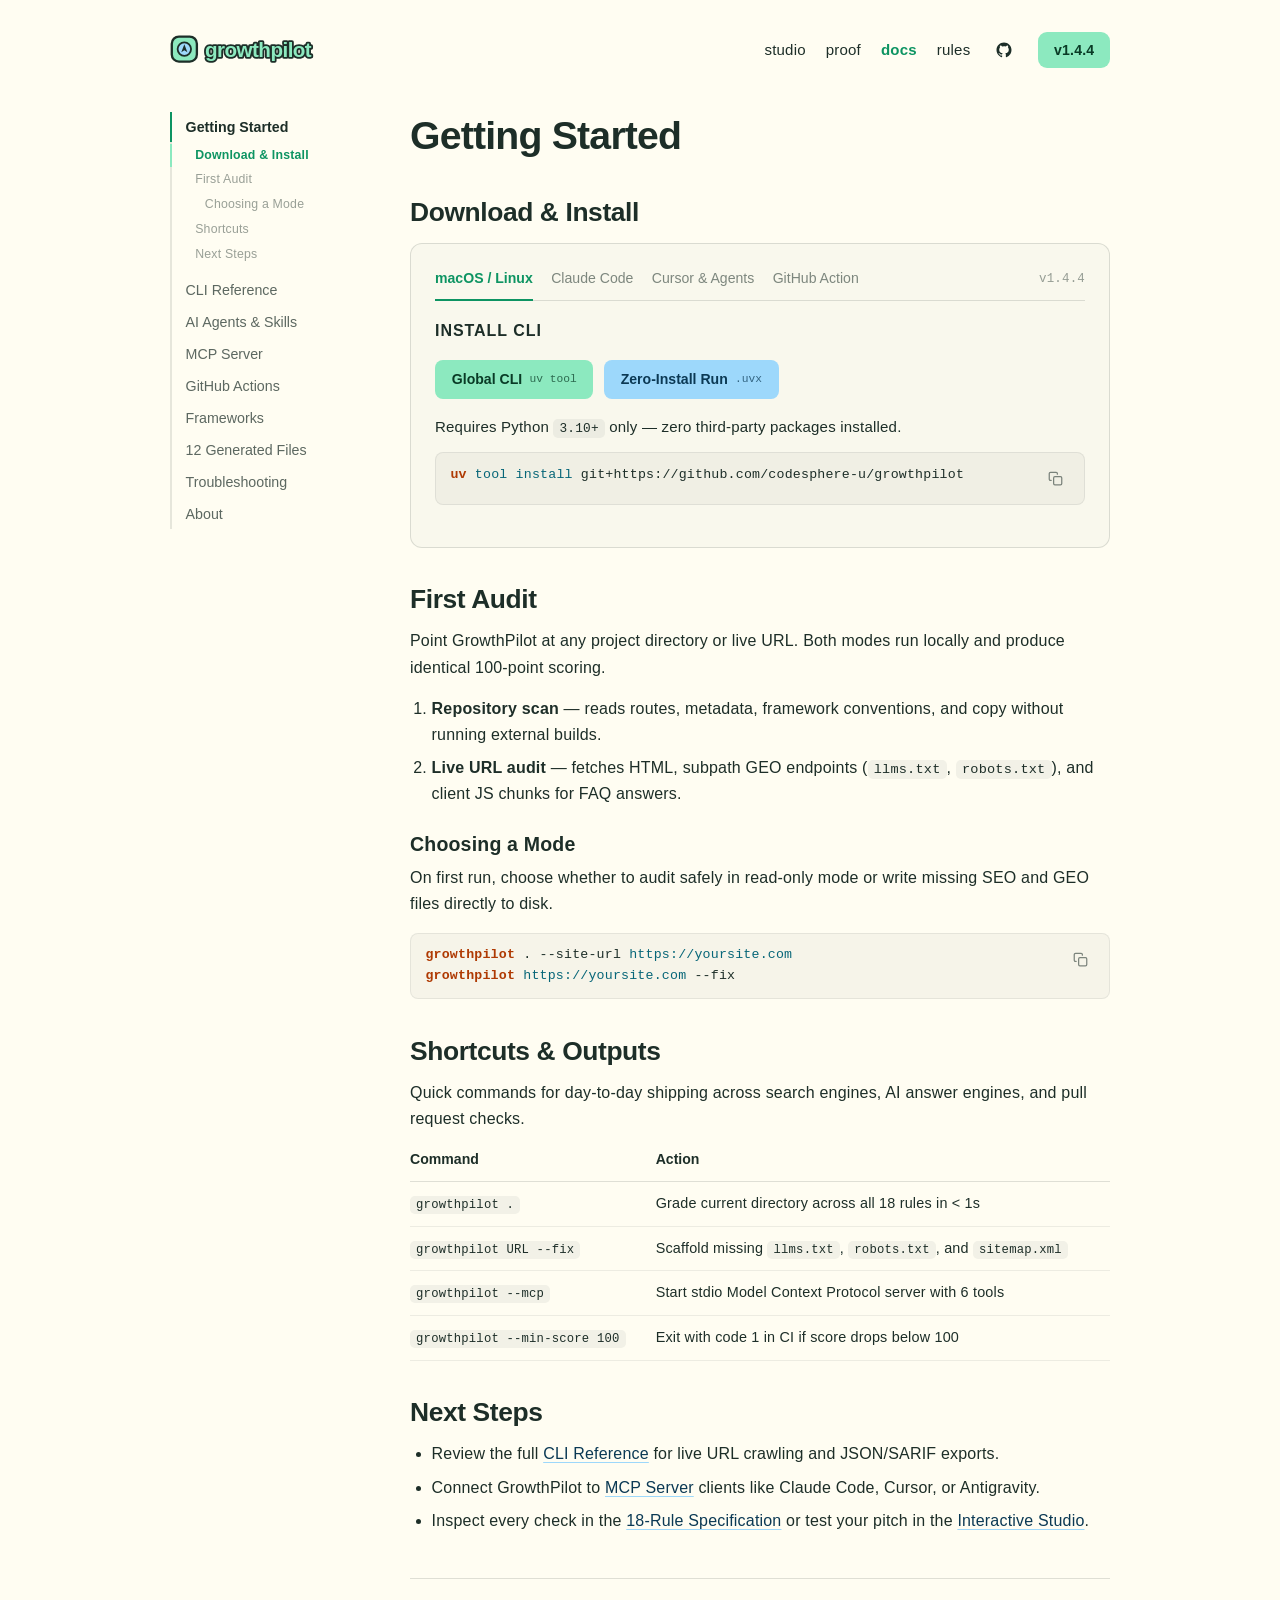
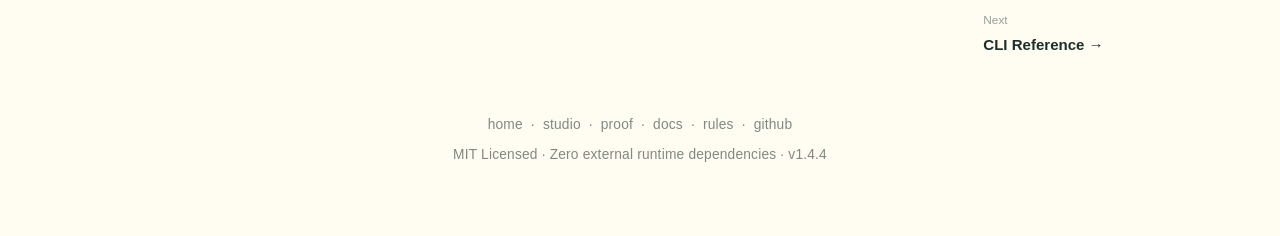
==== commit 9b66b95e: "fix(website): cache-bust assets, harden cross-browser docs rendering & bump to v1.4.4" ====
--- a/website/docs.html
+++ b/website/docs.html
@@ -11,7 +11,7 @@
     <meta name="robots" content="index, follow" />
     <meta name="theme-color" content="#fffdf2" />
     <link rel="canonical" href="https://codesphere-u.github.io/growthpilot/docs.html" />
-    <link rel="icon" type="image/svg+xml" href="./favicon.svg" />
+    <link rel="icon" type="image/svg+xml" href="./favicon.svg?v=1.4.4" />
     <link rel="manifest" href="./manifest.webmanifest" />
 
     <meta property="og:type" content="website" />
@@ -30,31 +30,26 @@
     />
     <meta name="twitter:image" content="https://codesphere-u.github.io/growthpilot/og-image.svg" />
 
-    <link rel="stylesheet" href="./styles.css" />
+    <style>
+      [hidden] { display: none !important; }
+      .page-col-docs { width: min(940px, 100% - 2rem); margin-inline: auto; }
+      .brand-wordmark-svg { height: 36px; width: 190px; display: block; }
+      .docs-layout { display: flex; align-items: flex-start; gap: 2.75rem; width: 100%; min-width: 0; }
+      .docs-sidebar { flex: 0 0 196px; width: 196px; position: sticky; top: 2rem; }
+      .docs-mobile-nav { display: none; }
+    </style>
+    <link rel="stylesheet" href="./styles.css?v=1.4.4" />
   </head>
   <body>
     <div class="page-col page-col-docs">
       <header class="site-header">
         <a class="brand-link" href="./" aria-label="GrowthPilot home">
-          <svg class="brand-wordmark-svg" viewBox="0 0 212 40" fill="none" role="img" aria-label="growthpilot">
+          <svg class="brand-wordmark-svg" width="190" height="36" viewBox="0 0 212 40" fill="none" role="img" aria-label="growthpilot">
             <rect x="2" y="5" width="28" height="28" rx="8" fill="#8ce9bf" stroke="#1d2e28" stroke-width="2.6" />
             <circle cx="16" cy="19" r="7.5" fill="#9dd8fb" stroke="#1d2e28" stroke-width="2" />
             <path d="M16 13.5L19.4 22.5L16 20.4L12.6 22.5L16 13.5Z" fill="#1d2e28" />
-            <text
-              x="39"
-              y="28"
-              font-family="-apple-system, BlinkMacSystemFont, 'Segoe UI', Roboto, sans-serif"
-              font-size="23"
-              font-weight="800"
-              letter-spacing="-0.6"
-              fill="#8ce9bf"
-              stroke="#1d2e28"
-              stroke-width="4"
-              stroke-linejoin="round"
-              paint-order="stroke fill"
-            >
-              growthpilot
-            </text>
+            <text x="39" y="28" font-family="-apple-system, BlinkMacSystemFont, 'Segoe UI', Roboto, sans-serif" font-size="23" font-weight="800" letter-spacing="-0.6" fill="none" stroke="#1d2e28" stroke-width="4" stroke-linejoin="round">growthpilot</text>
+            <text x="39" y="28" font-family="-apple-system, BlinkMacSystemFont, 'Segoe UI', Roboto, sans-serif" font-size="23" font-weight="800" letter-spacing="-0.6" fill="#8ce9bf">growthpilot</text>
           </svg>
         </a>
 
@@ -82,7 +77,7 @@
             target="_blank"
             rel="noopener noreferrer"
           >
-            v1.4.3
+            v1.4.4
           </a>
         </nav>
       </header>
@@ -205,7 +200,7 @@
                     <button type="button" class="handy-tab" role="tab" aria-selected="false" data-installtab="cursor">Cursor &amp; Agents</button>
                     <button type="button" class="handy-tab" role="tab" aria-selected="false" data-installtab="ci">GitHub Action</button>
                   </div>
-                  <span class="version-tag">v1.4.3</span>
+                  <span class="version-tag">v1.4.4</span>
                 </div>
 
                 <p class="eyebrow-label" id="install-eyebrow">Install CLI</p>
@@ -699,11 +694,11 @@
           <span>·</span>
           <a href="https://github.com/codesphere-u/growthpilot" target="_blank" rel="noopener noreferrer">github</a>
         </div>
-        <div>MIT Licensed · Zero external runtime dependencies · v1.4.3</div>
+        <div>MIT Licensed · Zero external runtime dependencies · v1.4.4</div>
       </footer>
     </div>
 
     <div class="toast" id="toast" role="status" aria-live="polite"></div>
-    <script src="./app.js" defer></script>
+    <script src="./app.js?v=1.4.4" defer></script>
   </body>
 </html>
--- a/website/styles.css
+++ b/website/styles.css
@@ -73,6 +73,10 @@
 a {
   color: inherit;
   text-decoration: none;
+}
+
+[hidden] {
+  display: none !important;
 }
 
 button,
